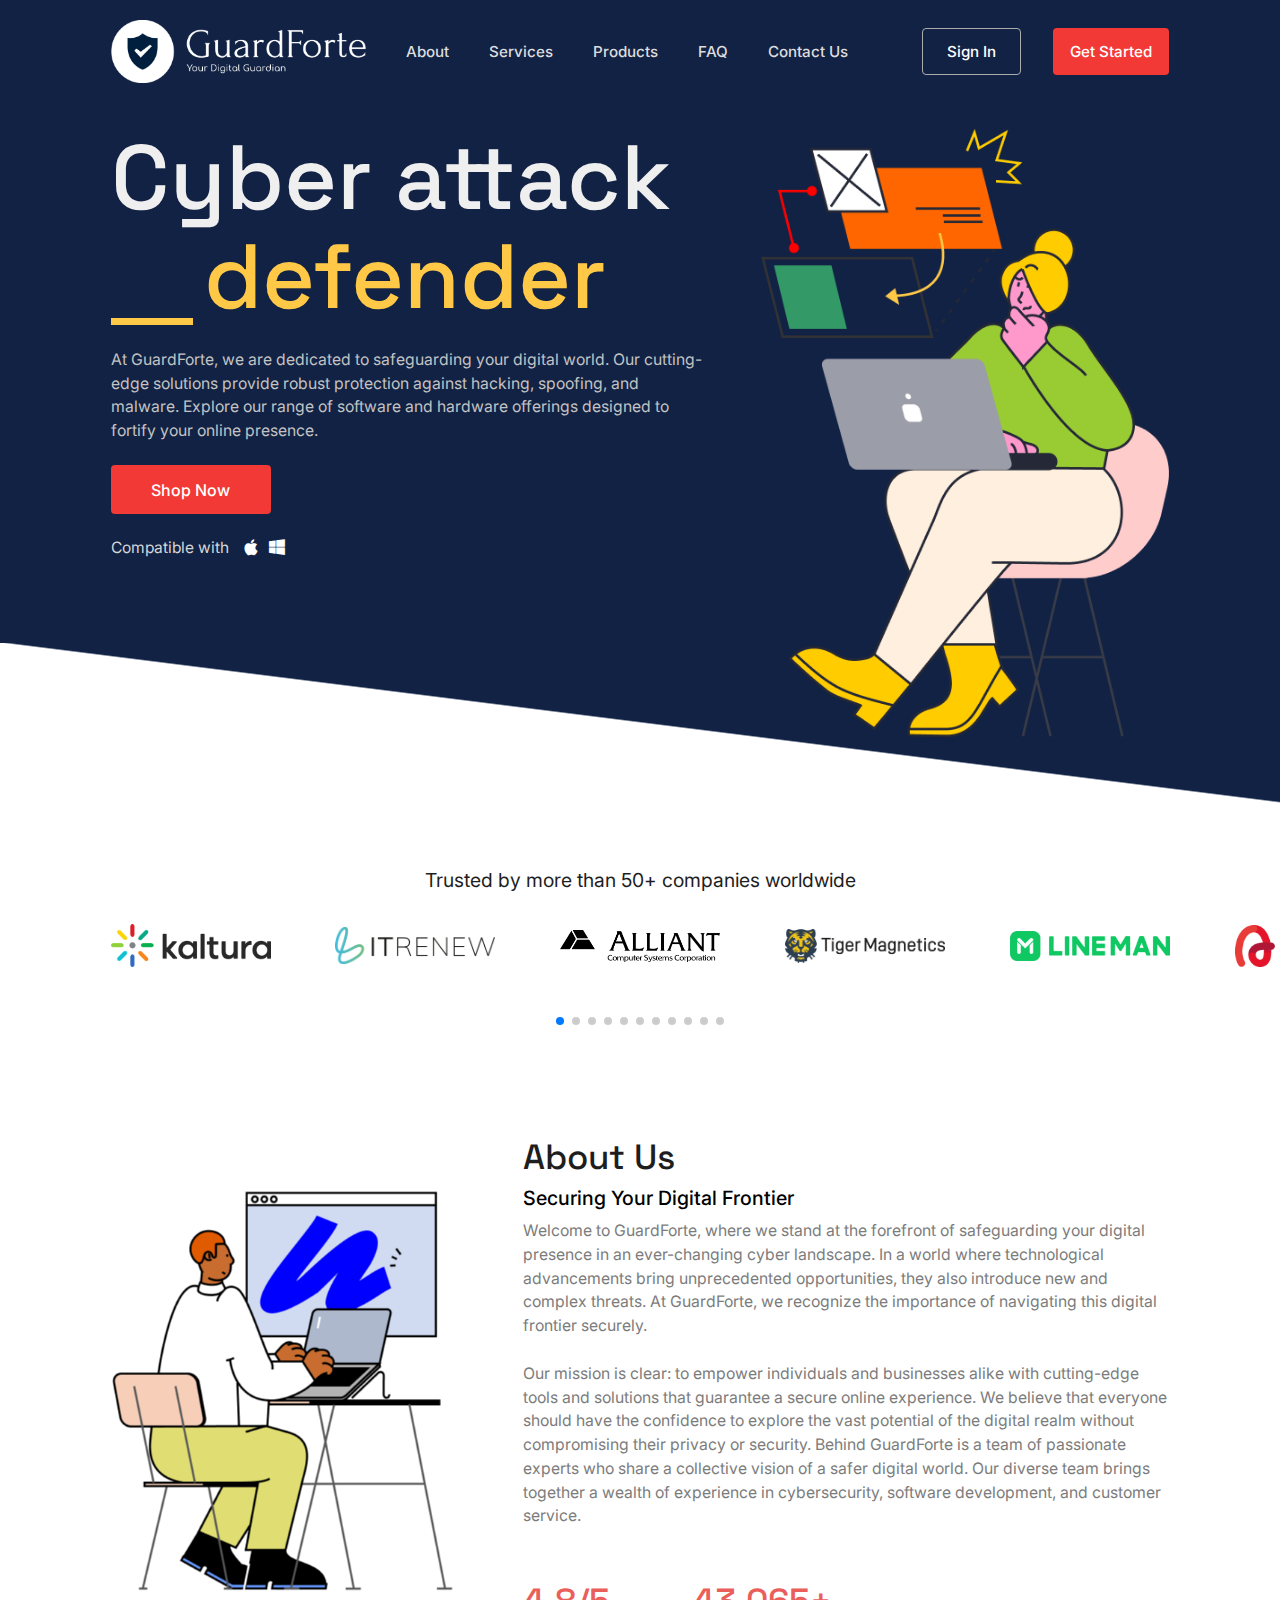
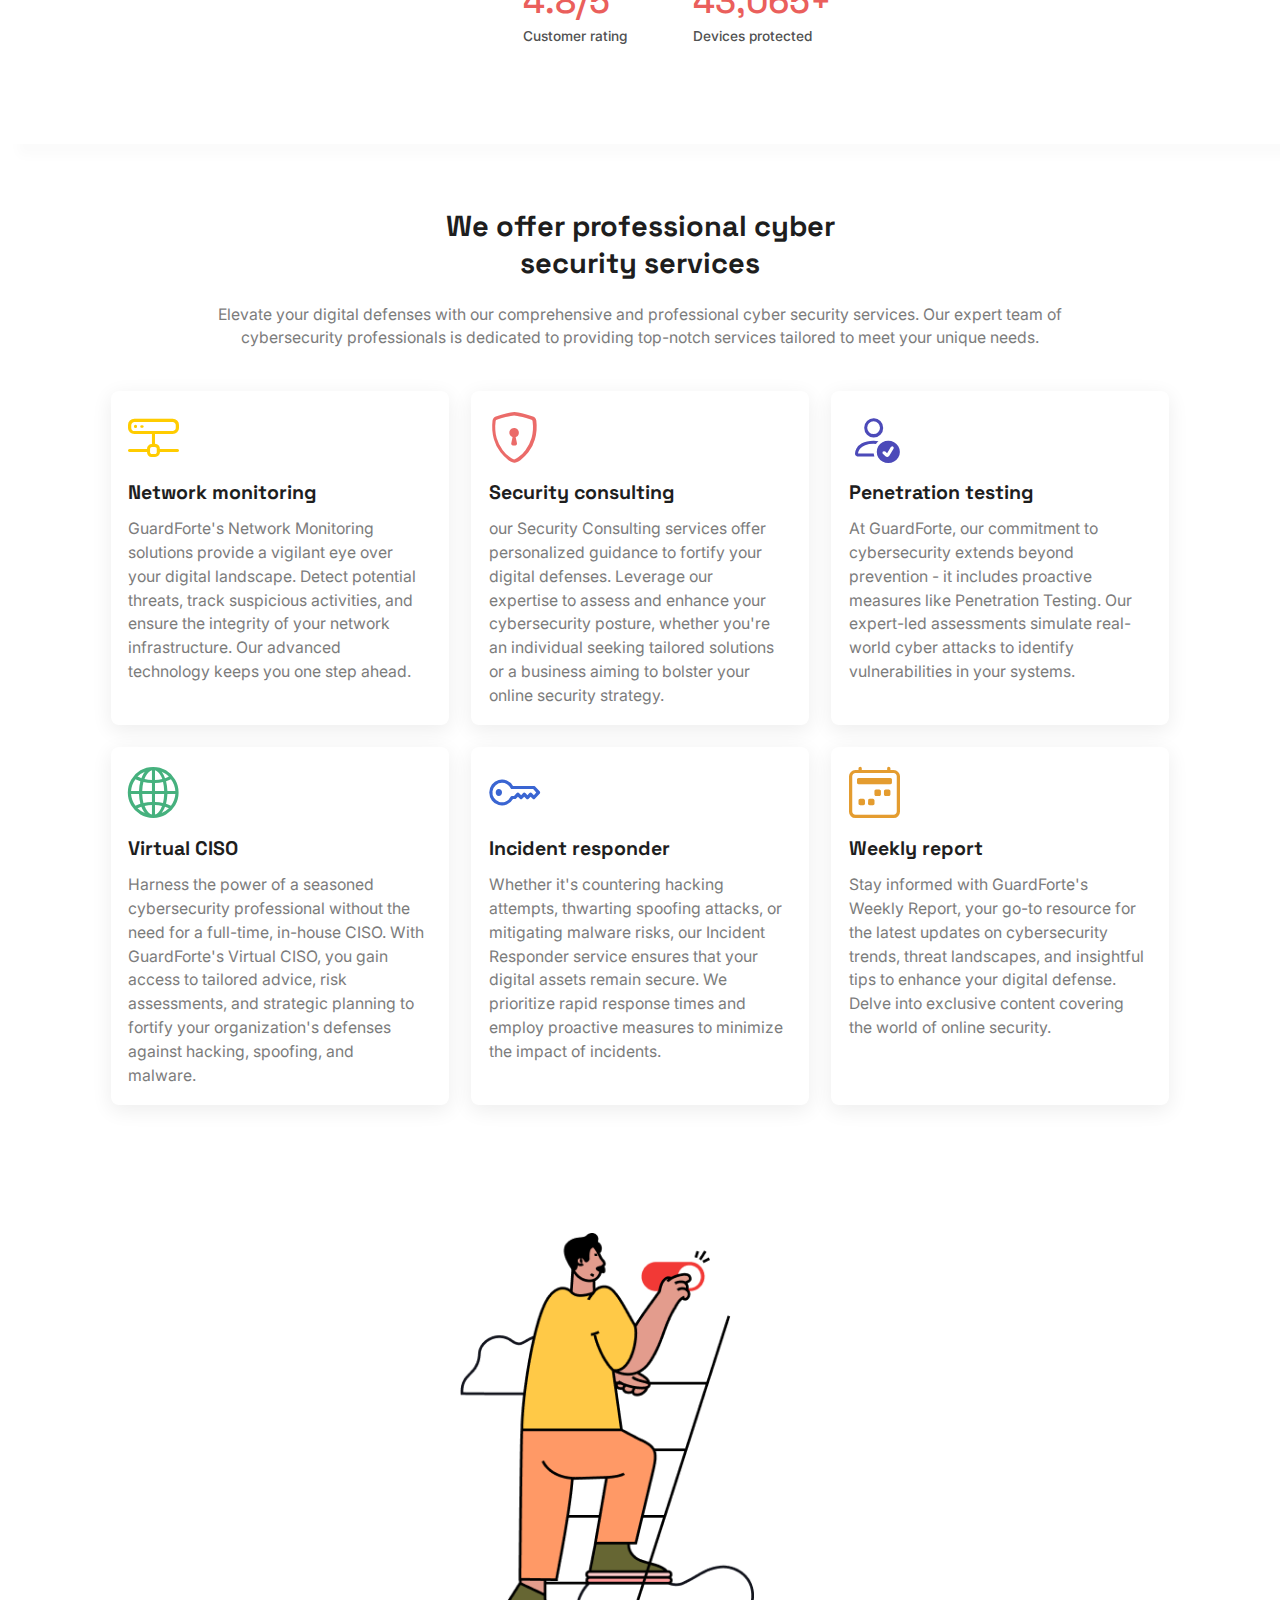
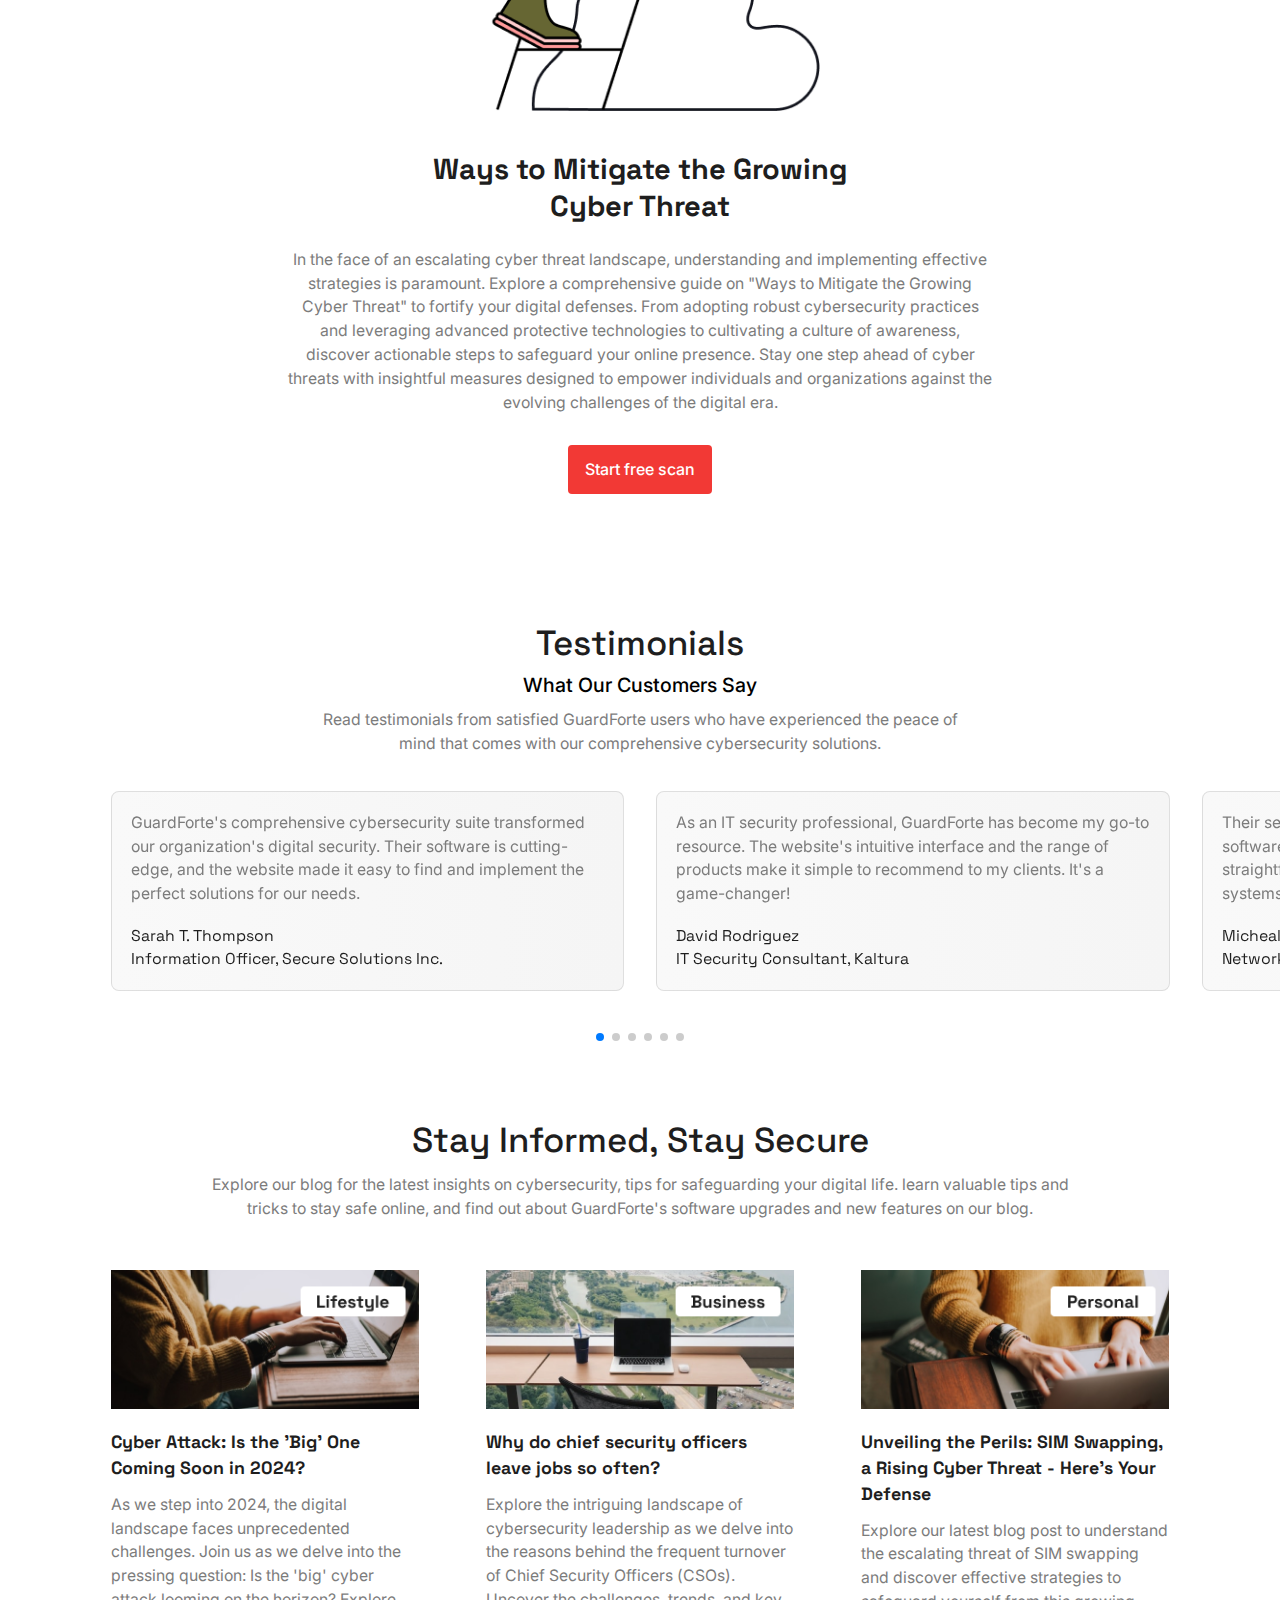
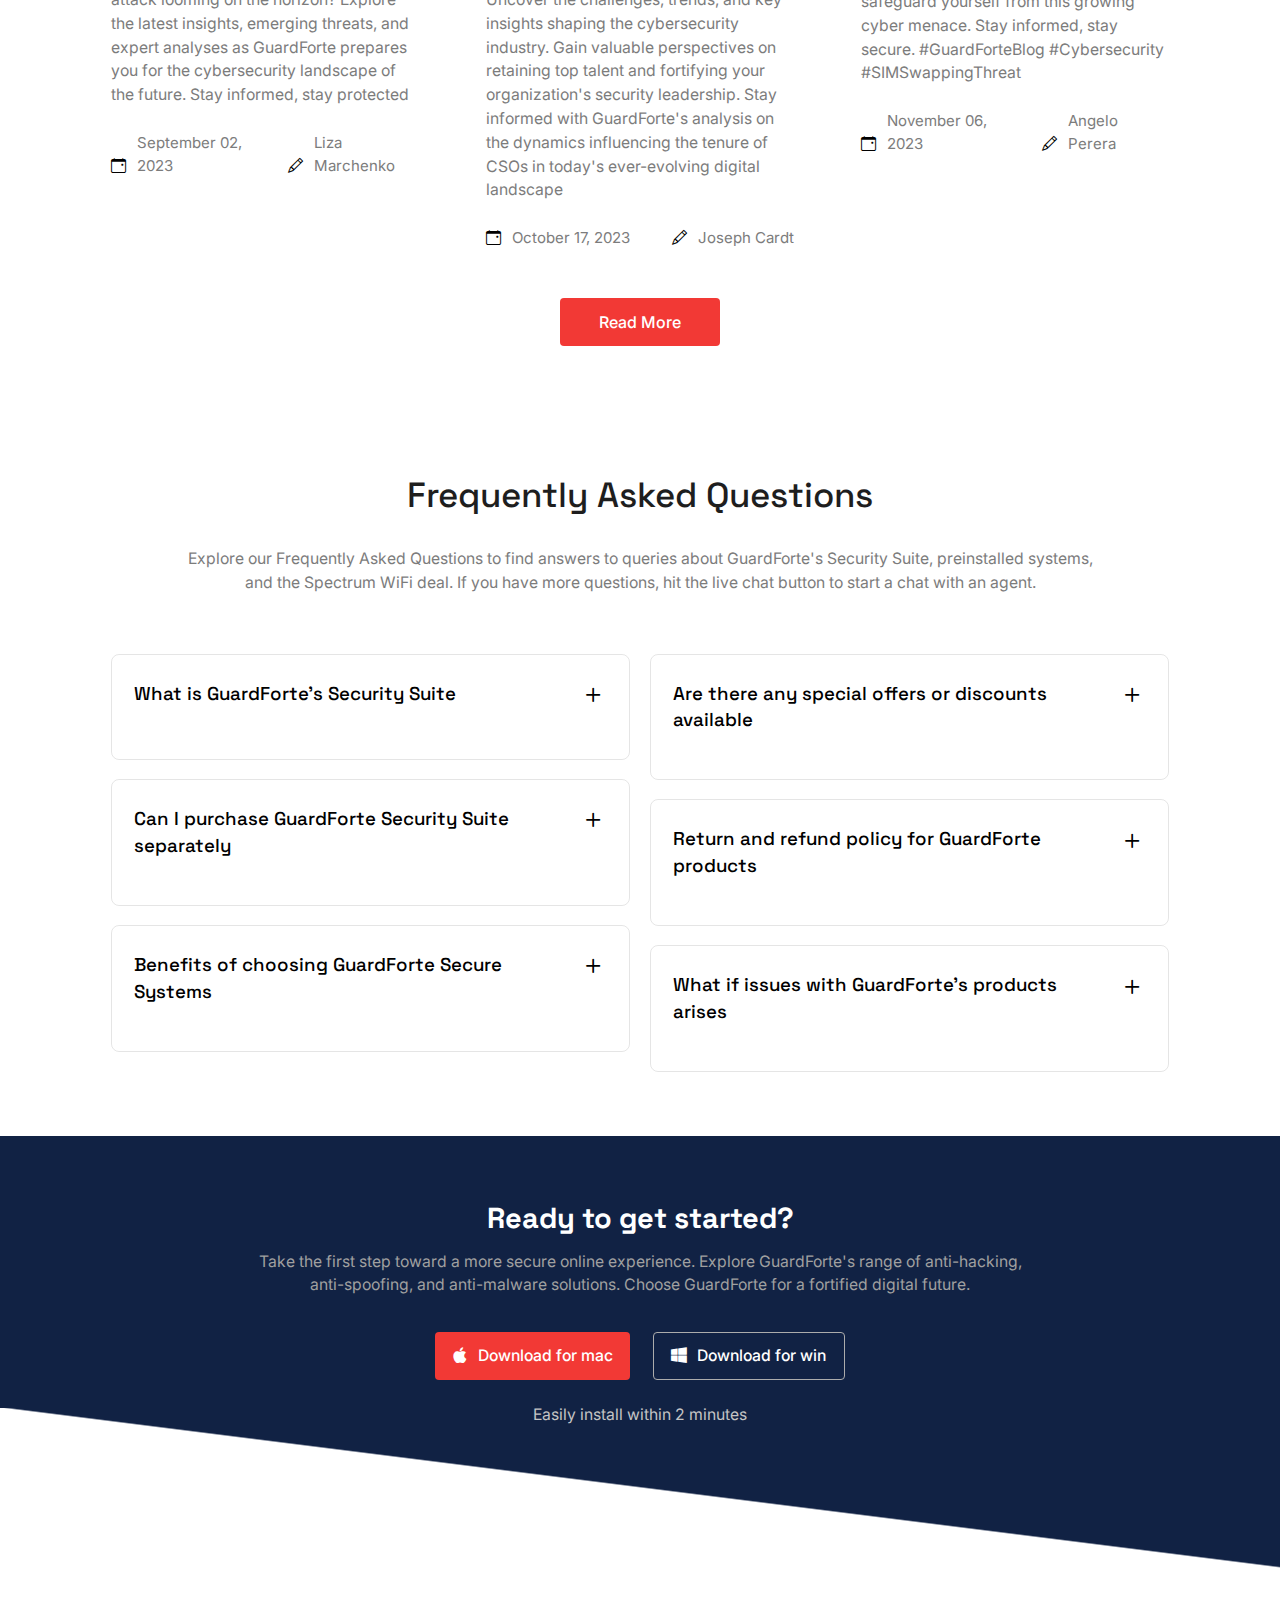
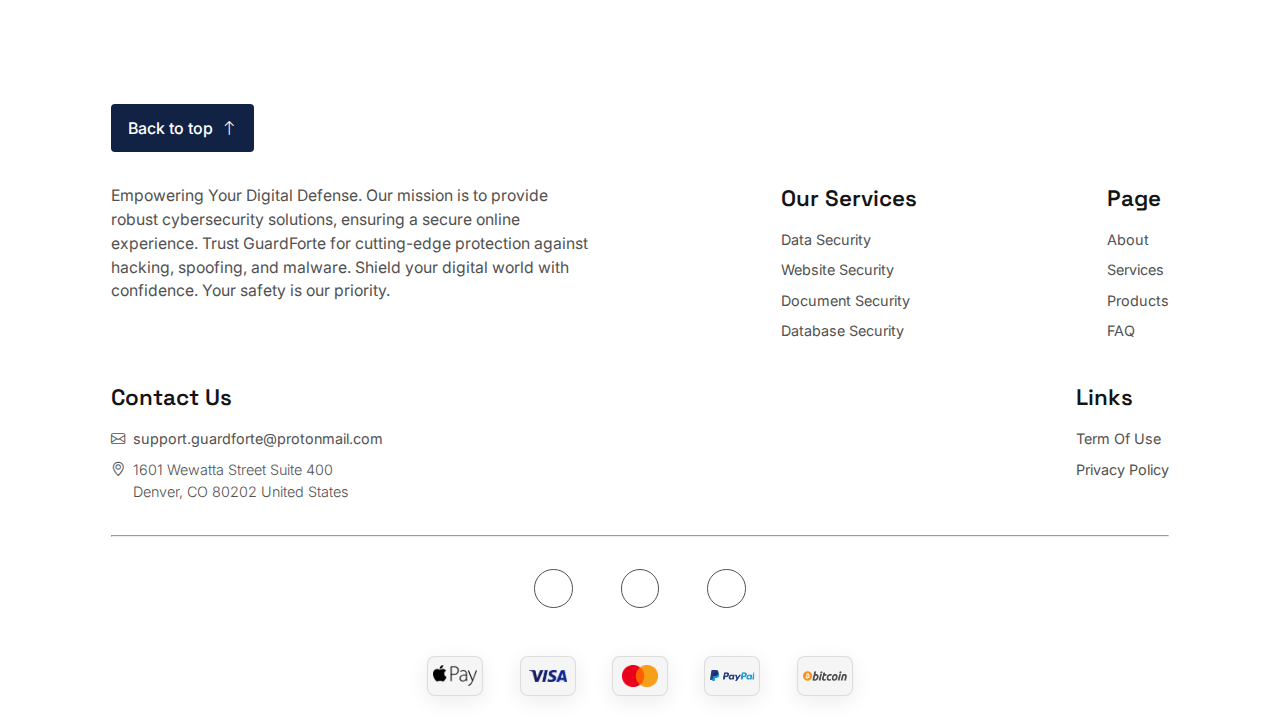
==== index.html @ 1fbd956c "Add files via upload" ====
<!DOCTYPE html>
<html lang="en">
<head>
    <meta charset="UTF-8">
    <meta name="viewport" content="width=device-width, initial-scale=1.0">
    <link rel="stylesheet" href="https://cdn.jsdelivr.net/npm/swiper@11/swiper-bundle.min.css" />
    <!-- ICONS -->
    <link rel="stylesheet" href="https://cdn.jsdelivr.net/npm/bootstrap-icons@1.11.2/font/bootstrap-icons.min.css">

    <link rel="stylesheet" href="https://cdnjs.cloudflare.com/ajax/libs/font-awesome/6.5.1/css/all.min.css"
        integrity="sha512-DTOQO9RWCH3ppGqcWaEA1BIZOC6xxalwEsw9c2QQeAIftl+Vegovlnee1c9QX4TctnWMn13TZye+giMm8e2LwA=="
        crossorigin="anonymous" referrerpolicy="no-referrer" />
    <!-- ======== -->
    <link rel="shortcut icon" href="./public/favicon-32x32.png" type="image/x-icon">
    <link rel="stylesheet" href="index.css">
    <link rel="stylesheet" href="reset.css">
    <title>GuardForte</title>
    <script src="//code.jivosite.com/widget/H6jDqbCXBv" async></script>
</head>
<body>

    <header>
        <a href="index.html" class="header__logo">
            <img src="./public/logo.png" alt="website logo" class="logo">
        </a>
        <div class="nav__wrapper" id="navWrapper">
            <nav class="header__nav-menu">
                <a href="#About-Us" class="header__link" id="headerLink">About</a>
                <a href="#Services" class="header__link" id="headerLink">Services</a>
                <a href="Products.html" class="header__link" id="headerLink">Products</a>
                <a href="#FAQ" class="header__link" id="headerLink">FAQ</a>
                <a href="#Contact-Us" class="header__link" id="headerLink">Contact Us</a>
            </nav>
            <div class="header__btn-wrapper">
                <a href="User-auth.html" class="user__auth">
                    Sign In
                </a>
                <a href="Products.html" class="header__btn">
                    Get Started
                </a>
            </div>
        </div>
        <div class="hamburger" id="hamburger">
            <div class="line1"></div>
            <div class="line2"></div>
            <div class="line3"></div>
        </div>
    </header>

    <main>
        <!-- <div id="cookie-notification" class="cookie__notification-wrapper">
            <p>This website uses cookies to enhance your experience. By using our site, you acknowledge that you have read and
                understand our <a href="">Privacy Policy</a> and <a href="">Terms Of Use</a>.
            </p>
            <button id="accept-button" class="accept-button">I Accept</button>
        </div> -->

        <section class="hero__section">
            <div class="hero__text-wrapper">
                <div class="cyber__wrapper">
                    <p class="cyber__text">Cyber attack</p>
                    <div class="defender">
                        <div class="underscore"></div>
                        <p>defender</p>
                    </div>
                </div>
                <div class="intro__wrapper">
                    <!-- <p class="intro__heading">
                        Unleash the Power of GuardForte
                    </p> -->
                    <p class="intro__content">
                        At GuardForte, we are dedicated to safeguarding your digital world. Our cutting-edge solutions provide
                        robust protection
                        against hacking, spoofing, and malware. Explore our range of software and hardware offerings designed to
                        fortify your
                        online presence.
                    </p>
                </div>
                <a href="Products.html" class="hero__btn">Shop Now</a>
                <div class="compatible__wrapper">
                    <p>Compatible with</p>
                    <div class="icons">
                        <i class="bi bi-apple" title="Apple"></i>
                        <i class="bi bi-windows" title="Windows"></i>
                        <!-- <i class="bi bi-ubuntu" title="Ubuntu"></i> -->
                    </div>
                </div>
            </div>
            <img src="./public/header-image.png" alt="" class="hero__image">
        </section>

        <section class="trusted__comp-section mySwiper">
            <p>Trusted by more than 50+ companies worldwide</p>
            <div class="swiper-wrapper">
                <div class="swiper-slide"><img src="./public/slider-image7.png" alt=""></div>
                <div class="swiper-slide"><img src="./public/slider-image2.png" alt=""></div>
                <div class="swiper-slide"><img src="./public/slider-image3.png" alt=""></div>
                <div class="swiper-slide"><img src="./public/slider-image4.png" alt=""></div>
                <div class="swiper-slide"><img src="./public/slider-image6.png" alt=""></div>
                <div class="swiper-slide"><img src="./public/slider-image8.png" alt=""></div>
                <div class="swiper-slide"><img src="./public/slider-image9.png" alt=""></div>
                <div class="swiper-slide"><img src="./public/slider-image10.png" alt=""></div>
                <div class="swiper-slide"><img src="./public/slider-image11.png" alt=""></div>
                <div class="swiper-slide"><img src="./public/slider-image12.png" alt=""></div>
                <div class="swiper-slide"><img src="./public/slider-image13.png" alt=""></div>
                <div class="swiper-slide"><img src="./public/slider-image14.png" alt=""></div>
                <div class="swiper-slide"><img src="./public/slider-image15.png" alt=""></div>
                <div class="swiper-slide"><img src="./public/slider-image16.png" alt=""></div>
                <div class="swiper-slide"><img src="./public/slider-image18.png" alt=""></div>
            </div>
            <div class="swiper-pagination"></div>
        </section>

        <section class="frame21__section" id="About-Us">
            <img src="./public/frame21-image.png" alt="" class="frame21__image">
            <div class="frame21__section-text-wrapper">
                <div class="frame21__text">
                    <p class="frame21__text-heading">About Us</p>
                    <p class="frame21__text-subheading">
                        Securing Your Digital Frontier
                    </p>
                    <p class="frame21__text-content">
                        Welcome to GuardForte, where we stand at the forefront of safeguarding your digital presence in an ever-changing cyber
                        landscape. In a world where technological advancements bring unprecedented opportunities, they also introduce new and
                        complex threats. At GuardForte, we recognize the importance of navigating this digital frontier securely.
                        <br>
                        <br>
                        Our mission is clear: to empower individuals and businesses alike with cutting-edge tools and solutions that guarantee a
                        secure online experience. We believe that everyone should have the confidence to explore the vast potential of the
                        digital realm without compromising their privacy or security. Behind GuardForte is a team of passionate experts who share a collective vision of a safer digital world. Our diverse
                        team brings together a wealth of experience in cybersecurity, software development, and customer service.
                    </p>
                </div>
                <div class="frame21__rating-scanned">
                    <div class="frame21__rating">
                        <p class="rating__num">4.8/5</p>
                        <!-- <div class="stars">
                            <i class="bi bi-star-fill"></i>
                            <i class="bi bi-star-fill"></i>
                            <i class="bi bi-star-fill"></i>
                            <i class="bi bi-star-fill"></i>
                            <i class="bi bi-star-half"></i>
                        </div> -->
                        <p class="rating__text">Customer rating</p>
                    </div>
                    <div class="scanned__devices">
                        <p class="num">43,065+</p>
                        <p>Devices protected</p>
                    </div>
                </div>
            </div>
        </section>

        <section class="frame33__section" id="Services">
            <div class="frame33__text-wrapper">
                <p class="frame33__heading">We offer professional cyber security services</p>
                <p class="frame33__desc">
                    Elevate your digital defenses with our comprehensive and professional cyber security services. Our expert
                    team of cybersecurity professionals is dedicated to providing top-notch services tailored to meet your unique needs.
                </p>
            </div>
            <div class="frame33__section-cards">
                <div class="card">
                    <i class="bi bi-hdd-network card__icon1"></i>
                    <p class="frame33__card-heading">Network monitoring</p>
                    <p class="frame33__card-content">
                        GuardForte's Network Monitoring solutions provide a vigilant eye over your digital landscape. Detect potential threats,
                        track suspicious activities, and ensure the integrity of your network infrastructure. Our advanced technology keeps you
                        one step ahead.
                    </p>
                </div>

                <div class="card">
                    <i class="bi bi-shield-lock card__icon2"></i>
                    <p class="frame33__card-heading">Security consulting</p>
                    <p class="frame33__card-content">
                        our Security Consulting services offer personalized guidance to fortify your digital defenses. Leverage our expertise to
                        assess and enhance your cybersecurity posture, whether you're an individual seeking tailored solutions or a business
                        aiming to bolster your online security strategy.
                    </p>
                </div>

                <div class="card">
                    <i class="bi bi-person-check card__icon3"></i>
                    <p class="frame33__card-heading">Penetration testing</p>
                    <p class="frame33__card-content">
                        At GuardForte, our commitment to cybersecurity extends beyond prevention - it includes proactive measures like
                        Penetration Testing. Our expert-led assessments simulate real-world cyber attacks to identify vulnerabilities in your systems.
                    </p>
                </div>

                <div class="card">
                    <i class="bi bi-globe2 card__icon4"></i>
                    <p class="frame33__card-heading">Virtual CISO</p>
                    <p class="frame33__card-content">
                        Harness the power of a seasoned cybersecurity professional without the need for a full-time, in-house CISO. With
                        GuardForte's Virtual CISO, you gain access to tailored advice, risk assessments, and strategic planning to fortify your
                        organization's defenses against hacking, spoofing, and malware.
                    </p>
                </div>

                <div class="card">
                    <i class="bi bi-key card__icon5"></i>
                    <p class="frame33__card-heading">Incident responder</p>
                    <p class="frame33__card-content">
                        Whether it's countering hacking attempts, thwarting spoofing attacks, or mitigating malware risks, our Incident
                        Responder service ensures that your digital assets remain secure. We prioritize rapid response times and employ
                        proactive measures to minimize the impact of incidents.
                    </p>
                </div>

                <div class="card">
                    <i class="bi bi-calendar2-week card__icon6"></i>
                    <p class="frame33__card-heading">Weekly report</p>
                    <p class="frame33__card-content">
                        Stay informed with GuardForte's Weekly Report, your go-to resource for the latest updates on cybersecurity trends,
                        threat landscapes, and insightful tips to enhance your digital defense. Delve into exclusive content covering the world
                        of online security.
                    </p>
                </div>
            </div>
        </section>

        <section class="frame34__section">
            <div class="frame34__text-wrapper">
                <p class="frame34__title">Ways to Mitigate the Growing Cyber Threat</p>
                <p class="frame34__content">
                    In the face of an escalating cyber threat landscape, understanding and implementing effective strategies is paramount.
                    Explore a comprehensive guide on "Ways to Mitigate the Growing Cyber Threat" to fortify your digital defenses. From
                    adopting robust cybersecurity practices and leveraging advanced protective technologies to cultivating a culture of
                    awareness, discover actionable steps to safeguard your online presence. Stay one step ahead of cyber threats with
                    insightful measures designed to empower individuals and organizations against the evolving challenges of the digital era.
                </p>
                <div>
                    <button href="" class="frame34__btn" id="startScanBtn" onclick="startScan()">Start free scan</button>
                    <span class="scan__device-loader" id="scanDeviceLoader"></span>
                </div>
            </div>
            <img src="./public/frame34-image.png" alt="" class="frame34__image">
        </section>

        <div class="scanDeviceMessageOverlay" id="scanDeviceMessageOverlay"></div>
        <div class="scan__device-modal" id="scanModal">
            <div class="scan__device-modal-content">
                <span class="scan-device-close" onclick="closeModal()">&times;</span>
                <!-- <img src="./public/danger-scan-image.png" alt="" class="scan__device-image"> -->

                <svg xmlns="http://www.w3.org/2000/svg" viewBox="0 0 120 100" width="100" height="100">
                    <!-- Red "X" mark -->
                    <line x1="30" y1="30" x2="70" y2="70" stroke="#FF0000" stroke-width="6" />
                    <line x1="70" y1="30" x2="30" y2="70" stroke="#FF0000" stroke-width="6" />
                
                    <!-- Animation: Pulsating effect -->
                    <circle cx="50" cy="50" r="40" fill="none" stroke="#FF0000" stroke-width="6">
                        <animate attributeName="r" values="40;44;40" dur="1s" repeatCount="indefinite" />
                    </circle>
                </svg>

                <!-- <p class="registrationMessageModalContentTitle">Full Device Scan Complete!</p> -->
                <ul class="scan__device-subtitle">Vulnerabilities found:
                    <!-- <li>
                        Device Exposure Detected - Your device is currently exposed, making it susceptible to potential hacking attempts
                    </li> -->
                    
                    <li>
                        Spoofing Threat Detected - Spoofing poses a significant risk to your online identity and data integrity.
                    </li>
                    <br>

                    <li>
                        Dangerous Website Visit Alert - You recently visited a website containing malicious content that poses a serious threat to your device. Continuing to
                        use your device without proper protection may result in severe consequences
                    </li>
                </ul>
                <p>
                    It is crucial to address this risk promptly to prevent any malicious activities. Consider securing your device with GuardForte's security suite immediately. Head to our <a href="Products.html">Products page</a> now.
                </p>
            </div>
        </div>

        <section class="testimonials__section">
            <p class="testimonials__heading">Testimonials</p>
            <p class="testimonials__subheading">What Our Customers Say</p>
            <p class="testimonials__desc">
                Read testimonials from satisfied GuardForte users who have experienced the peace of mind that comes with our
                comprehensive cybersecurity solutions.
            </p>
            <div class="testimonials__slider-container testimonialSwiper">
                <div class="swiper-wrapper testimonial__main-wrapper">
                    <div class="testimonials__slider swiper-slide">
                        <div class="testimonials__text-wrapper">
                            <!-- <i class="fa-solid fa-quote-left top__quote"></i> -->
                            <p class="testimonial__text">
                                GuardForte's comprehensive cybersecurity suite transformed our organization's digital security. Their
                                software is
                                cutting-edge, and the website made it easy to find and implement the perfect solutions for our needs.
                            </p>
                            <!-- <i class="fa-solid fa-quote-right bottom__quote"></i> -->
                        </div>
                        <!-- <div class="stars">
                            <i class="bi bi-star-fill"></i>
                            <i class="bi bi-star-fill"></i>
                            <i class="bi bi-star-fill"></i>
                            <i class="bi bi-star-fill"></i>
                            <i class="bi bi-star-half"></i>
                        </div> -->
                        <p class="testimonial__author">Sarah T. Thompson</p>
                        <p class="testimonial__author-work">Information Officer, Secure Solutions Inc.</p>
                    </div>
                    
                    <div class="testimonials__slider swiper-slide">
                        <div class="testimonials__text-wrapper">
                            <!-- <i class="fa-solid fa-quote-left top__quote"></i> -->
                            <p class="testimonial__text">
                                As an IT security professional, GuardForte has become my go-to resource. The website's intuitive interface
                                and the range
                                of products make it simple to recommend to my clients. It's a game-changer!
                            </p>
                            <!-- <i class="fa-solid fa-quote-right bottom__quote"></i> -->
                        </div>
                        <!-- <div class="stars">
                            <i class="bi bi-star-fill"></i>
                            <i class="bi bi-star-fill"></i>
                            <i class="bi bi-star-fill"></i>
                            <i class="bi bi-star-fill"></i>
                            <i class="bi bi-star-fill"></i>
                        </div> -->
                        <p class="testimonial__author">David Rodriguez</p>
                        <p class="testimonial__author-work">IT Security Consultant, Kaltura</p>
                    </div>
                    
                    <div class="testimonials__slider swiper-slide">
                        <div class="testimonials__text-wrapper">
                            <!-- <i class="fa-solid fa-quote-left top__quote"></i> -->
                            <p class="testimonial__text">
                                Their secure computers are a game-changer. The preinstalled software provides an added layer of protection.
                                The
                                website's straightforward purchasing process made upgrading our systems a breeze.
                            </p>
                            <!-- <i class="fa-solid fa-quote-right bottom__quote"></i> -->
                        </div>
                        <!-- <div class="stars">
                            <i class="bi bi-star-fill"></i>
                            <i class="bi bi-star-fill"></i>
                            <i class="bi bi-star-fill"></i>
                            <i class="bi bi-star-fill"></i>
                            <i class="bi bi-star-fill"></i>
                        </div> -->
                        <p class="testimonial__author">Micheal Ridel</p>
                        <p class="testimonial__author-work">Network Administrator, DataShield Solutions</p>
                    </div>
                    
                    <div class="testimonials__slider swiper-slide">
                        <div class="testimonials__text-wrapper">
                            <!-- <i class="fa-solid fa-quote-left top__quote"></i> -->
                            <p class="testimonial__text">
                                GuardForte's commitment to online privacy is evident in their software. The website showcases their
                                dedication to user
                                education and protection. A fantastic resource for anyone serious about cybersecurity.
                            </p>
                            <!-- <i class="fa-solid fa-quote-right bottom__quote"></i> -->
                        </div>
                        <!-- <div class="stars">
                            <i class="bi bi-star-fill"></i>
                            <i class="bi bi-star-fill"></i>
                            <i class="bi bi-star-fill"></i>
                            <i class="bi bi-star-fill"></i>
                            <i class="bi bi-star"></i>
                        </div> -->
                        <p class="testimonial__author">Lisa Martinez</p>
                        <p class="testimonial__author-work">Privacy Consultant, Privacy Guardians LLC</p>
                    </div>
                    
                    <div class="testimonials__slider swiper-slide">
                        <div class="testimonials__text-wrapper">
                            <!-- <i class="fa-solid fa-quote-left top__quote"></i> -->
                            <p class="testimonial__text">
                                GuardForte's security consulting services were instrumental in enhancing our company's cybersecurity
                                posture. The
                                website's wealth of information and seamless navigation make it a valuable asset in our security strategy.
                            </p>
                            <!-- <i class="fa-solid fa-quote-right bottom__quote"></i> -->
                        </div>
                        <!-- <div class="stars">
                            <i class="bi bi-star-fill"></i>
                            <i class="bi bi-star-fill"></i>
                            <i class="bi bi-star-fill"></i>
                            <i class="bi bi-star-fill"></i>
                            <i class="bi bi-star-fill"></i>
                        </div> -->
                        <p class="testimonial__author">James Carter</p>
                        <p class="testimonial__author-work">Chief Technology Officer, Sellsy</p>
                    </div>
                    
                    <div class="testimonials__slider swiper-slide">
                        <div class="testimonials__text-wrapper">
                            <!-- <i class="fa-solid fa-quote-left top__quote"></i> -->
                            <p class="testimonial__text">
                                Their secure laptops were the perfect solution for our small business. The website made it easy to explore
                                options and find a tailored solution that fits our budget. Trustworthy and highly recommended!
                            </p>
                            <!-- <i class="fa-solid fa-quote-right bottom__quote"></i> -->
                        </div>
                        <!-- <div class="stars">
                            <i class="bi bi-star-fill"></i>
                            <i class="bi bi-star-fill"></i>
                            <i class="bi bi-star-fill"></i>
                            <i class="bi bi-star-fill"></i>
                            <i class="bi bi-star-fill"></i>
                        </div> -->
                        <p class="testimonial__author">Olivia Reynolds</p>
                        <p class="testimonial__author-work">Small Business Owner, Fortified Futures</p>
                    </div>

                    <div class="testimonials__slider swiper-slide">
                        <div class="testimonials__text-wrapper">
                            <!-- <i class="fa-solid fa-quote-left top__quote"></i> -->
                            <p class="testimonial__text">
                                GuardForte's anti-malware suite is unparalleled. The website's user-friendly design ensures quick access to
                                the latest
                                cybersecurity tools. Kudos to GuardForte for making our digital world safer!
                            </p>
                            <!-- <i class="fa-solid fa-quote-right bottom__quote"></i> -->
                        </div>
                        <!-- <div class="stars">
                                                <i class="bi bi-star-fill"></i>
                                                <i class="bi bi-star-fill"></i>
                                                <i class="bi bi-star-fill"></i>
                                                <i class="bi bi-star-fill"></i>
                                                <i class="bi bi-star"></i>
                                            </div> -->
                        <p class="testimonial__author">Emily Chen</p>
                        <p class="testimonial__author-work">Security Analyst, CyberSafe Enterprises</p>
                    </div>
                </div>
                <div class="swiper-pagination"></div>
            </div>
        </section>

        <section class="blog__section">
            <div class="blog__section-heading">
                <p class="blog__section-title">Stay Informed, Stay Secure</p>
                <p class="blog__section-desc">
                    Explore our blog for the latest insights on cybersecurity, tips for safeguarding your digital life. learn valuable tips and tricks to stay safe online, and find out about GuardForte's software upgrades and new features on our blog.
                </p>
            </div>
            <div class="blog__section-content-wrapper">
                <div class="blog__content">
                    <img src="./public/blog-lifestyle-image.png" alt="" class="blog__content-image">
                    <div class="blog__content-info">
                        <p class="blog__content-info-title">
                            Cyber Attack: Is the 'Big' One Coming Soon in 2024?
                        </p>
                        <p class="blog__content-info-desc">
                            As we step into 2024, the digital landscape faces unprecedented challenges. Join us as we delve into the
                            pressing
                            question: Is the 'big' cyber attack looming on the horizon? Explore the latest insights, emerging
                            threats, and expert
                            analyses as GuardForte prepares you for the cybersecurity landscape of the future. Stay informed, stay
                            protected
                        </p>
                        <div class="blog__update">
                            <div class="blog__date-wrapper">
                                <i class="bi bi-calendar-event"></i>
                                <p class="blog__date">September 02, 2023</p>
                            </div>
                            <!-- <div class="blog__divider"></div> -->
                            <div class="blog__author-wrapper">
                                <i class="bi bi-pencil"></i>
                                <div class="blog__author">Liza Marchenko</div>
                            </div>
                        </div>
                    </div>
                </div>
                
                <div class="blog__content">
                    <img src="./public/blog-buisness-image.png" alt="" class="blog__content-image">
                    <div class="blog__content-info">
                        <p class="blog__content-info-title">
                            Why do chief security officers leave jobs so often?
                        </p>
                        <p class="blog__content-info-desc">
                            Explore the intriguing landscape of cybersecurity leadership as we delve into the reasons behind the frequent turnover
                            of Chief Security Officers (CSOs). Uncover the challenges, trends, and key insights shaping the cybersecurity industry.
                            Gain valuable perspectives on retaining top talent and fortifying your organization's security leadership. Stay informed
                            with GuardForte's analysis on the dynamics influencing the tenure of CSOs in today's ever-evolving digital landscape
                        </p>
                        <div class="blog__update">
                            <div class="blog__date-wrapper">
                                <i class="bi bi-calendar-event"></i>
                                <p class="blog__date">October 17, 2023</p>
                            </div>
                            <!-- <div class="blog__divider"></div> -->
                            <div class="blog__author-wrapper">
                                <i class="bi bi-pencil"></i>
                                <div class="blog__author">Joseph Cardt</div>
                            </div>
                        </div>
                    </div>
                </div>
                
                <div class="blog__content">
                    <img src="./public/blog-personal-image.png" alt="" class="blog__content-image">
                    <div class="blog__content-info">
                        <p class="blog__content-info-title">
                            Unveiling the Perils: SIM Swapping, a Rising Cyber Threat - Here's Your Defense
                        </p>
                        <p class="blog__content-info-desc">
                            Explore our latest blog post to understand the escalating threat of SIM swapping and discover effective strategies to
                            safeguard yourself from this growing cyber menace. Stay informed, stay secure. #GuardForteBlog #Cybersecurity
                            #SIMSwappingThreat
                        </p>
                        <div class="blog__update">
                            <div class="blog__date-wrapper">
                                <i class="bi bi-calendar-event"></i>
                                <p class="blog__date">November 06, 2023</p>
                            </div>
                            <!-- <div class="blog__divider"></div> -->
                            <div class="blog__author-wrapper">
                                <i class="bi bi-pencil"></i>
                                <div class="blog__author">Angelo Perera</div>
                            </div>
                        </div>
                    </div>
                </div>
            </div>
            <a href="https://thehackernews.com/" target="_blank" class="read">Read More</a>
        </section>

        <section class="faq__section" id="FAQ">
            <div class="faq__heading">
                <p class="faq__title">Frequently Asked Questions</p>
                <p class="faq__mini-title">
                    Explore our Frequently Asked Questions to find answers to queries about GuardForte's Security Suite, preinstalled
                    systems, and the Spectrum WiFi deal. If you have more questions, hit the live chat button to start a chat with an agent.
                </p>
            </div>
            <div class="faq__boxes-container">
                <div class="faq__boxes-container-accordion1">
                    <div class="faq__box-accordion-item">
                        <div class="faq__box-accordion-item-header">
                            <p class="faq__box-accordion-title">
                                What is GuardForte's Security Suite
                            </p>
                            <i class="bi bi-plus faq__header-icon"></i>
                        </div>
                        <div class="faq__box-accordion-item-body">
                            <div class="faq__box-accordion-item-body-content">
                                <p class="faq__box-accordion-text">
                                    GuardForte's Security Suite is an advanced cybersecurity software designed to protect your digital
                                    environment. It
                                    offers comprehensive defense against hacking, spoofing, and malware, ensuring the security of your
                                    sensitive data and
                                    online activities.
                                </p>
                            </div>
                        </div>
                    </div>
                
                    <div class="faq__box-accordion-item">
                        <div class="faq__box-accordion-item-header">
                            <p class="faq__box-accordion-title">
                                Can I purchase GuardForte Security Suite separately
                            </p>
                            <i class="bi bi-plus faq__header-icon"></i>
                        </div>
                        <div class="faq__box-accordion-item-body">
                            <div class="faq__box-accordion-item-body-content">
                                <p class="faq__box-accordion-text">
                                    Yes, you can! GuardForte Security Suite is available as a standalone product. It provides a powerful
                                    layer
                                    of protection for your devices, keeping you safe from various cyber threats. Visit the <a
                                        href="Products.html">products page</a> to know more
                                </p>
                            </div>
                        </div>
                    </div>
                
                    <div class="faq__box-accordion-item">
                        <div class="faq__box-accordion-item-header">
                            <p class="faq__box-accordion-title">
                                Benefits of choosing GuardForte Secure Systems
                            </p>
                            <i class="bi bi-plus faq__header-icon"></i>
                        </div>
                        <div class="faq__box-accordion-item-body">
                            <div class="faq__box-accordion-item-body-content">
                                <p class="faq__box-accordion-text">
                                    GuardForte Secure Systems/Computers come preinstalled with our Security Suite, offering immediate
                                    protection against cyber
                                    threats. Additionally, each system includes an Ethernet cable for stable connections and a 1-year
                                    Spectrum WiFi deal,
                                    providing a complete and secure computing solution.
                                </p>
                            </div>
                        </div>
                    </div>
                </div>
                <div class="faq__boxes-container-accordion2">
                    <div class="faq__box-accordion-item">
                        <div class="faq__box-accordion-item-header">
                            <p class="faq__box-accordion-title">
                                Are there any special offers or discounts available
                            </p>
                            <i class="bi bi-plus faq__header-icon"></i>
                        </div>
                        <div class="faq__box-accordion-item-body">
                            <div class="faq__box-accordion-item-body-content">
                                <p class="faq__box-accordion-text">
                                    Yes, GuardForte offers bundle deals, combining the GuardForte Security Suite with our Secure Systems
                                    for added value.
                                    Additionally, keep an eye on our website for seasonal discounts and limited-time offers to maximize
                                    your savings.
                                </p>
                            </div>
                        </div>
                    </div>

                    <div class="faq__box-accordion-item">
                        <div class="faq__box-accordion-item-header">
                            <p class="faq__box-accordion-title">
                                Return and refund policy for GuardForte products
                            </p>
                            <i class="bi bi-plus faq__header-icon"></i>
                        </div>
                        <div class="faq__box-accordion-item-body">
                            <div class="faq__box-accordion-item-body-content">
                                <p class="faq__box-accordion-text">
                                    GuardForte offers a transparent return and refund policy. If you are not satisfied with your
                                    purchase, you can refer to
                                    our Terms and Conditions for details on the warranty, returns, and refunds. We strive to ensure
                                    customer satisfaction.
                                </p>
                            </div>
                        </div>
                    </div>
                    
                    <div class="faq__box-accordion-item">
                        <div class="faq__box-accordion-item-header">
                            <p class="faq__box-accordion-title">
                                What if issues with GuardForte's products arises
                            </p>
                            <i class="bi bi-plus faq__header-icon"></i>
                        </div>
                        <div class="faq__box-accordion-item-body">
                            <div class="faq__box-accordion-item-body-content">
                                <p class="faq__box-accordion-text">
                                    If you experience any issues, our dedicated customer support team is ready to help. Reach out to us
                                    via email, phone, or live chat for quick and effective solutions.
                                </p>
                            </div>
                        </div>
                    </div>
                </div>
            </div>
        </section>

        <section class="get__started-section">
            <div class="get__started-heading">
                <p class="get__started-title">Ready to get started?</p>
                <!-- <p class="get__started-mini-title">Fortify Your Digital World Today</p> -->
                <p class="get__started-desc">
                    Take the first step toward a more secure online experience. Explore GuardForte's range of anti-hacking, anti-spoofing,
                    and anti-malware solutions. Choose GuardForte for a fortified digital future.
                </p>
            </div>   
            <div class="download__btn-wrapper">
                <a href="Products.html" class="for__mac-wrapper">
                    <i class="bi bi-apple"></i>
                    Download for mac
                </a>
                
                <a href="Products.html" class="for__win-wrapper">
                    <i class="bi bi-windows"></i>
                    Download for win
                </a>
            </div>
            <p class="install__text">Easily install within 2 minutes</p>
        </section>
    </main>

    <footer>
        <button type="button" class="backToTop">
            Back to top
            <i class="bi bi-arrow-up"></i>
        </button>
        <div class="footer__items-container">
            <div class="footer__item1">
                <!-- <img src="./public/logo.png" alt="" class="footer__logo"> -->
                <div class="footer__item-text">
                    Empowering Your Digital Defense. Our mission is to provide robust cybersecurity solutions, ensuring a secure online
                    experience. Trust GuardForte for cutting-edge protection against hacking, spoofing, and malware. Shield your digital
                    world with confidence. Your safety is our priority.
                </div>
            </div>
            <div class="footer__item item2">
                <p class="footer__item-title">Our Services</p>
                <a href="#Services" class="footer__item-link">Data Security</a>
                <a href="#Services" class="footer__item-link">Website Security</a>
                <a href="#Services" class="footer__item-link">Document Security</a>
                <a href="#Services" class="footer__item-link">Database Security</a>
            </div>
            <div class="footer__item">
                <p class="footer__item-title">Page</p>
                <a href="#About-Us" class="footer__item-link">About</a>
                <a href="#Services" class="footer__item-link">Services</a>
                <a href="Products.html" class="footer__item-link">Products</a>
                <a href="#FAQ" class="footer__item-link">FAQ</a>
            </div>
            <div class="footer__item" id="Contact-Us">
                <p class="footer__item-title">Contact Us</p>
                <!-- <a href="" class="footer__item-link footer__item-phone">
                    <i class="bi bi-telephone"></i>
                    +1 (308) 434-0871
                </a> -->
                <a href="mailto:support.guardforte@protonmail.com" class="footer__item-link footer__item-email">
                    <i class="bi bi-envelope"></i>
                    support.guardforte@protonmail.com
                </a>
                <div class="footer__item-address">
                    <i class="bi bi-geo-alt"></i>
                    <p>1601 Wewatta Street Suite 400 Denver, CO 80202 United States</p>
                </div>
            </div>
            <div class="footer__item">
                <p class="footer__item-title">Links</p>
                <a href="" class="footer__item-link">Term Of Use</a>
                <a href="" class="footer__item-link">Privacy Policy</a>
            </div>
        </div>
        <hr>
        <div class="social__links">
            <a href="https://facebook.com/GuardForte" class="facebook">
                <i class="fa-brands fa-facebook-f facebook__icon"></i>
            </a>
            <a href="https://twitter.com/GuardForte" class="twitter">
                <i class="fa-brands fa-twitter twitter__icon"></i>
            </a>
            <a href="https://instagram.com/GuardForte" class="instagram">
                <i class="fa-brands fa-instagram instagram__icon"></i>
            </a>
        </div>
        <div class="secure__checkout">
            <!-- <div class="checkout__text-wrapper">
                <i class="bi bi-lock-fill"></i>
                <p class="checkout__text">Secure checkout</p>
            </div> -->
            <div class="logos__container">
                <!-- <img src="./public/secure-payment-logo.png" alt="" class="secure__payment-logo"> -->
                <!-- <img src="./public/google-pay-logo.png" alt="" class="google-pay__logo"> -->
                <img src="./public/apple-pay-logo.png" alt="" class="apple-pay__logo">
                <img src="./public/visa-logo.png" alt="" class="visa__logo" title="Visa">
                <img src="./public/mastercard-logo.png" alt="" class="mastercard__logo" title="Mastercard">
                <img src="./public/paypal-logo.png" alt="" class="paypal__logo" title="PayPal">
                <img src="./public/bitcoin-logo.png" alt="" class="bitcoin__logo" title="Bitcoin">
            </div>
        </div>
    </footer>




    <script src="https://cdn.jsdelivr.net/npm/swiper@11/swiper-bundle.min.js"></script>
    <script src="main.js"></script>
</body>
</html>
---- index.css ----
@import url('https://fonts.googleapis.com/css2?family=Inter:wght@400;500&family=Space+Grotesk:wght@400;500;600&display=swap');

:root {
    /* FONTS */

    --ff-heading:'Space Grotesk', sans-serif; 
    --ff-body: 'Inter', sans-serif;

    /* COLORS */

    --header-nav-color: #acacac;
    --header-bg: #124;
    --btn-color: #F23935;

    /* SPACING */

    --general-padding-all: clamp(1rem, 0.8944rem + 0.4507vw, 1.3rem)
                            clamp(0.8rem, -1.7352rem + 10.8169vw, 8rem);
    --general-padding-l-r: clamp(0.8rem, -1.7352rem + 10.8169vw, 8rem);


    --hero-heading-fs: clamp(2.5rem, 1.1796rem + 5.6338vw, 6.5rem);
}

body {
    min-height: 100vh;
    font-family: var(--ff-body);
}

header {
    background-color: var(--header-bg);
    display: flex;
    align-items: center;
    justify-content: space-between;
    padding: var(--general-padding-all);
    position: sticky;
    top: 0;
    z-index: 1000;
}

.logo {
    pointer-events: none;
    user-select: none;
    width: clamp(13rem, 11.7676rem + 5.2582vw, 16.5rem);
}

.nav__wrapper {
    display: flex;
    align-items: center;
}

.header__nav-menu {
    display: flex;
    justify-content: center;
    align-items: center;
    gap: 2.5rem;
    margin-left: clamp(2rem, -3.0000rem + 6.6667vw, 3rem);
    margin-right: clamp(2rem, -38.0000rem + 53.3333vw, 10rem);
}

.header__link {
    transition: color .4s ease;
}

.header__link.currentlyActive {
    color: var(--btn-color);
}

.header__link,
.header__btn {
    color: #DDD;
    font-size: .95rem;
    font-weight: 500;
}

.user__auth {
    color: white;
    font-size: .95rem;
    font-weight: 500;
}

.user__auth.currentlyActive {
    color: var(--btn-color);
}

.header__link:is(:hover, :active) {
    color: var(--btn-color);
}

.header__btn-wrapper {
    display: flex;
    align-items: center;
    gap: 2rem;
}

.user__auth {
    border: .09rem solid var(--header-nav-color);
    border-radius: .25rem;
    padding: .7rem 1.5rem;
    font-weight: 500;
    transition: all .4s ease;
}

.user__auth:is(:hover, :active) {
    border: .09rem solid white;
    transform: scale(1.05);
}

.header__btn {
    background-color: var(--btn-color);
    border-radius: .25rem;
    border: .09rem solid transparent;
    color: white;
    font-weight: 500;
    padding: .7rem 1rem;
    transition: all .4s ease;
}

.header__btn:is(:hover, :active) {
    background-color: transparent;
    border: .09rem solid white;
    transform: scale(1.05);
}

.hamburger {
    cursor: pointer;
    display: none;
    transition: .5s ease;
}

.hamburger div {
    background-color: rgb(225, 225, 225);
    width: 1.3rem;
    height: .15rem;
    margin: .3rem 0;
}

@media (max-width: 75em) {
    .nav__wrapper {
        background-color: white;
        box-shadow: 0 3px 23px 3px rgba(0 0 0 /.1);
        padding-top: 1.8rem;
        position: fixed;
        flex-direction: column;
        top: 5.2rem;
        left: 50%;
        transform: translateX(100%);
        width: 100%;
        height: 27rem;
        transition: all .4s ease;
    }

    .header__nav-menu {
        flex-direction: column;
        gap: 1.5rem;
        margin-bottom: 2.7rem;
    }

    .header__link {
        color: #828282;
        font-family: Inter;
        font-size: .95rem;
        font-weight: 500;
        font-size: 1rem;
    }

    .user__auth {
        color: black;
        font-size: 1rem;
        padding: .7rem 3.3rem;
    }

    .user__auth:is(:hover, :active) {
        border: .1rem solid black;
        color: black;
    }

    .header__btn {
        font-size: 1rem;
        padding: .7rem 2rem;
    }

    .header__btn:is(:hover, :active) {
        background-color: transparent;
        border: .1rem solid black;
        color: black;
    }

    .header__btn-wrapper {
        flex-direction: column;
        gap: 1.3rem;
    }

    .hamburger {
        display: block;
    }
}

.nav-show {
    transform: translateX(-50%);
}

.hamburger.rotate .line1 {
    transform: rotate(45deg) translate(4px, 6px);
}

.hamburger.rotate .line2 {
    opacity: 0;
}

.hamburger.rotate .line3 {
    transform: rotate(-45deg) translate(4px, -7px);
}





/* HERO SECTION */

.hero__section {
    display: flex;
    justify-content: space-between;
    flex-wrap: wrap;
    gap: 1rem;
    background-color: #124;
    padding: clamp(0.86rem, -9.5300rem + 13.8533vw, 2.938rem)
             var(--general-padding-l-r);
    position: relative;
    overflow: hidden;
}


.hero__section::before {
    content: '';
    position: absolute;
    bottom: 0;
    left: 0;
    width: 100%;
    height: clamp(2.813rem, -0.1578rem + 12.6753vw, 11.5rem);
    background: linear-gradient(to left bottom, transparent 49.5%, #fff 50%, #fff 50.5%);
}

.hero__text-wrapper {
    display: flex;
    flex-direction: column;
    gap: 1.4rem;
    /* width: clamp(23rem, 17.4542rem + 23.6620vw, 38.75rem); */
}

.cyber__wrapper {
    display: flex;
    flex-direction: column;
}

.cyber__text {
    color: #EFEFEF;
    font-size: var(--hero-heading-fs);
    font-family: var(--ff-heading);
    font-weight: 500;
    white-space: nowrap;
}

.defender {
    display: flex;
    gap: .65rem;
}

.underscore {
    align-self: flex-end;
    background-color: #FFC947;
    width: clamp(2.188rem, 0.9556rem + 5.2582vw, 5.688rem);
    height: clamp(0.3rem, 0.2296rem + 0.3005vw, 0.5rem);
}

.defender p {
    color: #FFC947;
    font-size: var(--hero-heading-fs);
    font-family: var(--ff-heading);
    font-weight: 500;
}

.intro__wrapper {
    display: flex;
    flex-direction: column;
    gap: .5rem;
}

.intro__heading {
    color: white;
    font-size: clamp(1.2rem, 1.1296rem + 0.3005vw, 1.4rem);
    font-weight: 500;
}

.intro__content {
    color: #c3c3c3;
    font-size: clamp(0.97rem, 0.9630rem + 0.0300vw, 0.99rem);
    font-style: normal;
    max-width: 37rem;
}

.featured__products-list {
    display: flex;
    flex-direction: column;
    gap: .5rem;
}

.featured {
    color: white;
    font-weight: 500;
    font-size: clamp(1rem, 0.9648rem + 0.1502vw, 1.1rem);
}

.product__list li {
    color: #c3c3c3;
    font-size: clamp(0.95rem, 0.9394rem + 0.0451vw, 0.98rem);
    font-weight: 500;
}

.hero__btn {
    background-color: var(--btn-color);
    border-radius: .25rem;
    border: .09rem solid transparent;
    color: white;
    font-weight: 500;
    font-size: 1rem;
    padding: .7rem 1rem;
    text-align: center;
    transition: all .4s ease;
    width: 10rem;
}

.hero__btn:is(:hover, :active) {
    background-color: transparent;
    border: .09rem solid var(--header-nav-color);
    transform: scale(1.05);
}

.compatible__wrapper {
    display: flex;
    align-items: center;
    gap: .9rem;
    /* margin: 0 0 1.5rem 0; */
}

.compatible__wrapper p  {
    color: #D6D6D6;
    font-size: clamp(0.95rem, 0.9394rem + 0.0451vw, 0.98rem);
}

.icons {
    display: flex;
    gap: .6rem;
}

.icons i {
    color: white;
    font-size: clamp(0.95rem, 0.9324rem + 0.0751vw, 1rem);
}

.hero__image {
    justify-self: flex-end;
    width: clamp(9.033rem, 2.2003rem + 29.1531vw, 28.438rem);
    padding-bottom: 2.5rem;
}


@media (max-width: 74.625em) {
    .hero__text-wrapper {
        align-items: center;
        margin: auto;
    }

    .cyber__wrapper {
        align-items: center;
    }

    .intro__wrapper {
        align-items: center;
        text-align: center;
    }

    .hero__image {
        margin: auto;
    }
}





/* TRUSTED COMP SECTION */

.trusted__comp-section {
    padding: 4rem var(--general-padding-l-r);
    position: relative;
    overflow: hidden;
    display: flex;
    flex-direction: column;
    /* gap: .5rem; */
}

.trusted__comp-section p {
    color: #1E1E1E;
    font-size: clamp(1rem, 0.9120rem + 0.3756vw, 1.5rem);
    /* font-size: 1.5rem; */
    text-align: center;
    margin-bottom: clamp(1.15rem, -3.1000rem + 5.6667vw, 2rem);
}

.swiper-wrapper {
    display: flex;
    align-items: center;
}

.swiper-slide img {
    margin: .3rem 0 .3rem 0;
    width: 10rem;
    height: 3rem;
    object-fit: contain;
    pointer-events: all;
}



/* FRAME 21 */

.frame21__section {
    border: 1px solid #FFF;
    background: #FFF;
    box-shadow: 18px 12px 11px 0px rgba(0, 0, 0, 0.02);
    display: flex;
    flex-wrap: wrap;
    justify-content: space-between;
    align-items: center;
    gap: 3rem;
    padding: 6rem var(--general-padding-l-r);
}

.frame21__image {
    width: clamp(17.792rem, -35.4380rem + 70.9733vw, 28.438rem);
}

.frame21__section-text-wrapper {
    display: flex;
    flex-direction: column;
    gap: clamp(2.98rem, -0.5700rem + 4.7333vw, 3.69rem);
    max-width: 40.3125rem;
}

.frame21__text-heading {
    color: #1E1E1E;
    font-family: var(--ff-heading);
    font-size: clamp(2.018rem, -0.3920rem + 3.2133vw, 2.5rem);
    font-weight: 500;
}

.frame21__text {
    display: flex;
    flex-direction: column;
    gap: .4rem;
}

.frame21__text-subheading {
    font-size: clamp(1.2rem, 0.7000rem + 0.6667vw, 1.3rem);
    font-weight: 500;
}

.frame21__text-content {
    color: #7C7C7C;
    font-size: clamp(0.97rem, 0.9630rem + 0.0300vw, 0.99rem);
}

.frame21__rating-scanned {
    display: flex;
    gap: clamp(3.83rem, -0.7700rem + 6.1333vw, 4.75rem);
}

.frame21__rating,
.scanned__devices {
    display: flex;
    flex-direction: column;
    gap: .2rem;
}

.rating__num,
.num {
    color: #EA5F5C;
    font-family: var(--ff-heading);
    font-size: clamp(2.018rem, -0.3920rem + 3.2133vw, 2.5rem);
    font-weight: 500;
}

.stars {
    display: flex;
    gap: .3rem;
    margin-bottom: .4rem;
}

.stars i {
    color: #ffa200;
}

.rating__text {
    color: #515151;
    font-size: clamp(0.807rem, 0.0920rem + 0.9533vw, 0.95rem);
    font-weight: 500;
}

.scanned__devices {
    color: #515151;
    font-size: clamp(0.807rem, 0.0920rem + 0.9533vw, 0.95rem);
    font-weight: 500;
}

@media (max-width: 73.563em) {
    .frame21__image {
        margin: auto;
    }
    .frame21__section-text-wrapper {
        order: -1;
        align-items: center;
        text-align: center;
        margin: auto;
    }
}





/* FRAME33 */
.frame33__section {
    display: flex;
    flex-direction: column;
    gap: clamp(2rem, 1.7577rem + 1.0336vw, 2.688rem);
    padding: 4rem var(--general-padding-l-r);
}

.frame33__text-wrapper{
    display: flex;
    flex-direction: column;
    gap: clamp(1.11rem, -1.1400rem + 3.0000vw, 1.56rem);
}

.frame33__heading {
    color: #1E1E1E;
    text-align: center;
    font-family: var(--ff-heading);
    font-size: clamp(1.591rem, -1.7040rem + 4.3933vw, 2.5rem);
    font-weight: 700;
    max-width: 30rem;
    margin: auto;
}

.frame33__desc {
    color: #7C7C7C;
    /* font-size: clamp(0.95rem, 0.9394rem + 0.0451vw, 0.98rem); */
    font-size: clamp(0.97rem, 0.9630rem + 0.0300vw, 0.99rem);
    text-align: center;
    max-width: 56rem;
    margin: auto;
}

.frame33__section-cards {
    display: grid;
    grid-template-columns: repeat(auto-fit, minmax(21rem, 1fr));
    gap: clamp(1.2rem, 1.1225rem + 0.3305vw, 1.42rem);
}

.card {
    border-radius: 0.5rem;
    background: #FFF;
    box-shadow: 0 5px 20px 1px rgba(0, 0, 0, .07);
    display: flex;
    flex-direction: column;
    gap: clamp(0.6rem, 0.5690rem + 0.1322vw, 0.688rem);
    padding: clamp(0.983rem, 0.9330rem + 0.2133vw, 1.125rem) 
            clamp(1.3rem, 1.2296rem + 0.3005vw, 1.5rem)
            clamp(0.983rem, 0.9330rem + 0.2133vw, 1.125rem) 
            clamp(0.983rem, 0.9330rem + 0.2133vw, 1.125rem);
}

.card i {
    font-size: clamp(2.5rem, 2.2183rem + 1.2019vw, 3.3rem);
}

.card__icon1 {
    color: #FFCC00;
}

.card__icon2 {
    color: #EB6B69;
}

.card__icon3 {
    color: #4C4AB9;
}

.card__icon4 {
    color: #46B17E;
}

.card__icon5 {
    color: #3A65D2;
}

.card__icon6 {
    color: #E49C2F;
}



.frame33__card-heading {
    color: #1E1E1E;
    font-family: var(--ff-heading);
    font-size: clamp(1.092rem, 1.0364rem + 0.2374vw, 1.5rem);
    font-weight: 700;
}

.frame33__card-content {
    color: #7C7C7C;
    font-size: clamp(0.97rem, 0.9630rem + 0.0300vw, 0.99rem);
}




/* FRAME34 SECTION */

.frame34__section {
    display: flex;
    align-items: center;
    justify-content: space-between;
    flex-wrap: wrap;
    gap: 1rem;
    padding: 4rem var(--general-padding-l-r);
}

.frame34__text-wrapper {
    display: flex;
    flex-direction: column;
    gap: clamp(1rem, 0.8239rem + 0.7512vw, 1.5rem);
}

.frame34__title {
    color: #1E1E1E;
    font-family: var(--ff-heading);
    font-size: clamp(1.591rem, -1.7040rem + 4.3933vw, 2.5rem);
    font-weight: 700;
    max-width: 30rem;
}

.frame34__content {
    color: #7C7C7C;
    font-size: clamp(0.97rem, 0.9630rem + 0.0300vw, 0.99rem);
    max-width: 44rem;
    margin-bottom: .5rem;
}

.frame34__btn {
    background-color: var(--btn-color);
    border-radius: .25rem;
    border: .09rem solid transparent;
    color: white;
    cursor: pointer;
    font-weight: 500;
    padding: .7rem 1rem;
    transition: all .4s ease;
    text-align: center;
    width: max-content;
}

.frame34__btn:is(:hover, :active) {
    /* background-color: transparent; */
    /* border: .09rem solid var(--header-bg); */
    /* color: var(--header-bg); */
    transform: scale(1.05);
}

.frame34__image {
    width: clamp(16.638rem, 14.2218rem + 10.3091vw, 23.5rem);
}

@media (max-width: 81.938em) {
    .frame34__text-wrapper {
        align-items: center;
        margin: auto;
    }

    .frame34__title,
    .frame34__content {
        text-align: center;
    }

    .frame34__image {
        margin: 0 auto 1.5rem auto;
        order: -1;
    }
}


.scanDeviceMessageOverlay {
    background-color: rgba(0, 0, 0, .5);
    display: none;
    position: fixed;
    top: 0;
    left: 0;
    width: 100%;
    height: 100%;
}

.scan__device-modal {
    display: none;
    padding: 0 clamp(0.3rem, -8.3972rem + 37.1080vw, 25rem);
    margin-top: 9rem;
    position: fixed;
    z-index: 999;
    left: 0;
    top: 0;
    width: 100%;
    height: 100%;
    overflow: auto;
    animation: modalIn .4s ease;
}

.scan__device-modal-content {
    background-color: white;
    border-radius: .25rem;
    padding: 3rem clamp(1rem, 0.2958rem + 3.0047vw, 3rem) clamp(2rem, 0.9437rem + 4.5070vw, 5rem) clamp(1rem, 0.2958rem + 3.0047vw, 3rem);
    position: relative;
}

.scan__device-modal-content svg {
    margin: auto;
}

.scan-device-close {
    color: black;
    cursor: pointer;
    font-size: 1.5rem;
    position: absolute;
    top: .5rem;
    right: 1.5rem;
}

.scan__device-image {
    width: 13rem;
    /* width: clamp(15rem, 13.2394rem + 7.5117vw, 20rem); */
    margin: auto;
}

.scan__device-subtitle {
    display: inline-block;
    margin-top: .5rem;
    font-weight: 500;
    font-size: 1.1rem;
    text-align: center;
}

.scan__device-subtitle li:first-child {
    margin-top: 1rem;
}

.scan__device-subtitle li {
    color: #646464;
    font-size: clamp(0.91rem, 0.9030rem + 0.0300vw, 0.93rem);
    font-weight: 400;
    list-style-position: inside;
    text-align: initial;
}

.scan__device-subtitle li::marker {
    color: red;
}

.scan__device-modal-content p:last-child {
    color: #646464;
    font-size: clamp(0.91rem, 0.9030rem + 0.0300vw, 0.93rem);
    margin-top: 1rem;
}

.scan__device-modal-content p:last-child > a {
    color: var(--btn-color);
    text-decoration: underline;
}

.frame34__text-wrapper div {
    display: flex;
    align-items: center;
    gap: 1.5rem;
}

.scan__device-loader {
    border: 5px solid #eaeaea;
    border-radius: 50%;
    border-top: 5px solid var(--header-bg);
    display: none;
    width: 27px;
    height: 27px;
    -webkit-animation: spin 1.5s linear infinite;
    animation: spin 1.5s linear infinite;
}

.scan__device-loader.showScanDeviceLoader {
    display: block;
}











/* TESTIMONIALS SECTION */

.testimonials__section {
    padding: 4rem var(--general-padding-l-r);
}

.testimonials__heading {
    color: #1E1E1E;
    font-family: var(--ff-heading);
    font-size: clamp(2.018rem, -0.3920rem + 3.2133vw, 2.5rem);
    font-weight: 500;
    text-align: center;
    margin-bottom: .5rem;
}

.testimonials__subheading {
    font-size: clamp(1.2rem, 0.7000rem + 0.6667vw, 1.3rem);
    font-weight: 500;
    text-align: center;
    margin-bottom: .5rem;
}

.testimonials__desc {
    color: #7C7C7C;
    font-size: clamp(0.97rem, 0.9630rem + 0.0300vw, 0.99rem);
    text-align: center;
    margin: 0 auto clamp(2.018rem, -0.3920rem + 3.2133vw, 2.5rem) auto;
    max-width: 40rem;
}

.testimonials__section {
    position: relative;
    overflow: hidden;
}

.testimonials__slider {
    background-image: linear-gradient(to right, rgb(249, 249, 249), rgb(245, 245, 245));
    /* box-shadow: 0 5px 20px 1px rgba(0, 0, 0, .07); */
    border: .07rem solid rgba(0 0 0 / .1);
    border-radius: .5rem;
    padding: 1.2rem;
    /* height: 20rem; */
}

.testimonials__text-wrapper {
    display: flex;
    flex-direction: column;
    gap: .7rem;
    margin-bottom: 1.1rem;
}

.top__quote,
.bottom__quote {
    font-size: 1.1rem;
}

.bottom__quote {
    align-self: flex-end;
    transform: rotateX(180deg);
}

.testimonial__text {
    color: #7C7C7C;
    font-size: clamp(0.97rem, 0.9630rem + 0.0300vw, 0.99rem);
}

.testimonial__author,
.testimonial__author-work {
    /* color: #7C7C7C; */
    color: #1E1E1E;
    font-size: clamp(0.97rem, 0.9630rem + 0.0300vw, 0.99rem);
    font-family: var(--ff-heading);
}






/* FAQ SECTION */

.faq__section {
    display: flex;
    flex-direction: column;
    gap: clamp(2rem, 1.2958rem + 3.0047vw, 4rem);
    padding: 4rem var(--general-padding-l-r);
}

.faq__heading {
    display: flex;
    justify-content: center;
    align-items: center;
    flex-direction: column;
    gap: clamp(1rem, 0.6479rem + 1.5023vw, 2rem);
}

.faq__title {
    color: #1E1E1E;
    font-family: var(--ff-heading);
    font-size: clamp(2.018rem, -0.3920rem + 3.2133vw, 2.5rem);
    font-weight: 500;
    text-align: center;
}

.faq__mini-title {
    color: #7C7C7C;
    font-size: clamp(0.97rem, 0.9630rem + 0.0300vw, 0.99rem);
    text-align: center;
    max-width: 58rem;
}

.faq__boxes-container {
    display: grid;
    grid-template-columns: repeat(auto-fit, minmax(19rem, 1fr));
    gap: 1.2rem;
}

.faq__boxes-container-accordion1,
.faq__boxes-container-accordion2 {
    display: flex;
    flex-direction: column;
    gap: 1.2rem;
}

.faq__box-accordion-item {
    /* box-shadow: 0 5px 20px 1px rgba(0, 0, 0, .07); */
    border: .08rem solid rgba(0 0 0 / .1);
    border-radius: .5rem;
    display: flex;
    flex-direction: column;
    max-width: 60rem;
    gap: clamp(0.9rem, 0.6887rem + 0.9014vw, 1.5rem);
    padding: clamp(1rem, 0.8239rem + 0.7512vw, 1.5rem);
    transition: all .3s ease;
}

/* .faq__box-accordion-item:hover {
    transform: scale(1.02);
} */

.faq__box-accordion-item-header {
    cursor: pointer;
    display: flex;
    justify-content: space-between;
    gap: 1rem;
}

.faq__box-accordion-item-header.active > .faq__header-icon {
    transform: rotate(45deg);
}

.faq__box-accordion-title {
    font-weight: 500;
    font-size: clamp(1rem, 0.9296rem + 0.3005vw, 1.2rem);
    font-family: var(--ff-heading);
    padding-top: .2rem;
}

.faq__header-icon {
    align-self: flex-start;
    font-size: clamp(1.6rem, 1.5296rem + 0.3005vw, 1.8rem);
    transition: transform .4s ease;
}

.faq__box-accordion-item-body {
    max-height: 0;
    overflow: hidden;
    transition: max-height .4s ease;
}

.faq__box-accordion-text {
    color: #7C7C7C;
    font-size: clamp(0.97rem, 0.9630rem + 0.0300vw, 0.99rem);
}




/* BLOG SECTION */

.blog__section {
    display: flex;
    flex-direction: column;
    gap: clamp(2.31rem, 2.0001rem + 1.3221vw, 3.19rem);
    padding: 4rem var(--general-padding-l-r);
}

.blog__section-heading {
    display: flex;
    flex-direction: column;
    gap: .7rem;
}

.blog__section-title {
    color: #1E1E1E;
    font-family: var(--ff-heading);
    font-size: clamp(2.018rem, -0.3920rem + 3.2133vw, 2.5rem);
    font-weight: 500;
    text-align: center;
}

.blog__section-desc {
    color: #7C7C7C;
    font-size: clamp(0.97rem, 0.9630rem + 0.0300vw, 0.99rem);
    text-align: center;
    max-width: 55rem;
    margin: auto;
}

.blog__section-content-wrapper {
    display: grid;
    grid-template-columns: repeat(auto-fit, minmax(18rem, 1fr));
    gap: clamp(2.67rem, 2.0468rem + 2.6592vw, 4.44rem);
}

.blog__content-image {
    margin-bottom: clamp(1.22rem, 1.1883rem + 0.1352vw, 1.31rem);
    width: 24rem;
    object-fit: cover;
}

.blog__content-info-title {
    color: #1E1E1E;
    font-family: var(--ff-heading);
    font-size: clamp(1.046rem, 1.0182rem + 0.1187vw, 1.125rem);
    font-weight: 700;
    margin-bottom: clamp(0.7rem, 0.6824rem + 0.0751vw, 0.75rem);
}

.blog__content-info-desc {
    color: #7C7C7C;
    font-size: clamp(0.97rem, 0.9630rem + 0.0300vw, 0.99rem);
    margin-bottom: clamp(0.7rem, 0.6824rem + 0.0751vw, 0.75rem);
}

.read {
    background-color: var(--btn-color);
    border-radius: .25rem;
    border:.09rem solid transparent;
    color: white;
    font-weight: 500;
    padding: .7rem 1rem;
    transition: all .4s ease;
    text-align: center;
    width: 10rem;
    margin: auto;
}

.read:is(:hover, :active) {
    background-color: transparent;
    border: .09rem solid var(--header-bg);
    color: var(--header-bg);
    transform: scale(1.05);
}

.blog__update {
    cursor: pointer;
    display: flex;
    align-items: center;
    justify-content: space-between;
    gap: 1rem;
}

.blog__date-wrapper,
.blog__author-wrapper {
    display: flex;
    align-items: center;
    gap: .7rem;
}

.blog__divider {
    align-self: center;
    background-color: rgba(0 0 0 / .1);
    margin-top: .7rem;
    height: .09rem;
    width: 1.2rem;
}

.blog__date-wrapper i,
.blog__author-wrapper i {
    align-self: flex-end;
    font-size: .94rem;
}

.blog__date,
.blog__author {
    color: #7C7C7C;
    font-size: .94rem;
    margin-top: clamp(0.7rem, 0.6824rem + 0.0751vw, 0.75rem);
}



/* GET STARTED SECTION */

.get__started-section {
    background-color: #124;
    padding: 4rem var(--general-padding-l-r) 2rem var(--general-padding-l-r);
    position: relative;
    overflow: hidden;
    margin-bottom: 4.5rem;
}

.get__started-section::before {
    content: '';
    position: absolute;
    bottom: 0;
    left: 0;
    width: 100%;
    height: clamp(2.813rem, -0.1578rem + 12.6753vw, 11.5rem);
    background: linear-gradient(to left bottom, transparent 49.5%, #fff 50%, #fff 50.5%);
}

.get__started-heading {
    display: flex;
    flex-direction: column;
    gap: clamp(0.62rem, 0.5531rem + 0.2854vw, 0.81rem);
    margin-bottom: clamp(1.72rem, 1.5334rem + 0.7962vw, 2.5rem);
}

.get__started-title {
    color: #FFF;
    text-align: center;
    font-family: var(--ff-heading);
    font-weight: 700;
    font-size: clamp(1.432rem, 1.2760rem + 0.6655vw, 1.875rem);
}

.get__started-mini-title {
    color: #dbdbdb;
    font-size: clamp(1.1rem, 1.0472rem + 0.2254vw, 1.5rem);
    font-weight: 500;
    text-align: center;
}

.get__started-desc {
    color: #a0a0a0;
    text-align: center;
    font-size: clamp(0.97rem, 0.9630rem + 0.0300vw, 0.99rem);
    max-width: 50rem;
    margin: auto;
}

.download__btn-wrapper {
    display: flex;
    justify-content: center;
    flex-wrap: wrap;
    gap: clamp(1rem, 0.8239rem + 0.7512vw, 1.5rem);
    margin-bottom: clamp(1rem, 0.8239rem + 0.7512vw, 1.5rem);
}

.for__mac-wrapper,
.for__win-wrapper {
    display: flex;
    align-items: center;
    gap: .6rem;
    font-size: clamp(0.97rem, 0.9630rem + 0.0300vw, 0.99rem);
    /* margin: 1.5rem auto; */
}

.for__mac-wrapper {
    background-color: var(--btn-color);
    border-radius: .25rem;
    border: .09rem solid transparent;
    color: white;
    font-weight: 500;
    padding: .7rem 1rem;
    text-align: center;
    transition: all .4s ease;
    /* width: 13rem; */
}

.for__mac-wrapper:is(:hover, :active) {
    background-color: transparent;
    border: .09rem solid white;
    color: white;
    transform: scale(1.05);
}

.for__win-wrapper {
    border: .09rem solid var(--header-nav-color);
    border-radius: .25rem;
    color: white;
    padding: .7rem 1.1rem;
    font-weight: 500;
    text-align: center;
    transition: all .4s ease;
    /* width: 13rem; */
}

.for__win-wrapper:is(:hover, :active) {
    border: .09rem solid white;
    color: white;
    transform: scale(1.05);
}

.install__text {
    color: #c4c4c4;
    font-size: clamp(0.97rem, 0.9630rem + 0.0300vw, 0.99rem);
    text-align: center;
    padding-bottom: clamp(3rem, 1.4155rem + 6.7606vw, 7.5rem);
}





/* FOOTER */

footer {
    /* background-color: #fcfcfc; */
    padding: 4rem var(--general-padding-l-r) 2rem var(--general-padding-l-r);
}

.backToTop {
    background-color: var(--header-bg);
    border: .1rem solid transparent;
    border-radius: .25rem;
    display: flex;
    align-items: center;
    gap: .5rem;
    color: white;
    cursor: pointer;
    font-weight: 500;
    padding: .7rem 1rem;
    margin-bottom: 2rem;
    transition: all .4s ease;
}

.backToTop:is(:hover, :active) {
    transform: scale(1.05);
}

.backToTop i {
    align-self: flex-end;
}

.footer__items-container {
    display: flex;
    justify-content: space-between;
    flex-wrap: wrap;
    gap: clamp(1.7rem, 1.3479rem + 1.5023vw, 2.7rem);
    margin-bottom: 2rem;
}

.footer__logo {
    pointer-events: none;
    user-select: none;
    width: clamp(13rem, 11.7676rem + 5.2582vw, 16.5rem);
    margin-bottom: .4rem;
}

.footer__item {
    display: flex;
    flex-direction: column;
    gap: .5rem;
}

.footer__item-text {
    color: #515151;
    font-size: clamp(0.97rem, 0.9630rem + 0.0300vw, 0.99rem);
    max-width: 30rem;
}

.footer__item-title {
    color: #141414;
    font-size: 1.4rem;
    font-weight: 600;
    font-family: var(--ff-heading);
    margin-bottom: .4rem;
}

.footer__item-link {
    color: #515151;
    font-size: .9rem;
    font-weight: 400;
    transition: all .4s ease;
}

.footer__item-link:is(:hover, :active) {
    color: var(--btn-color);
}

.footer__item-phone,
.footer__item-email,
.footer__item-address {
    display: flex;
    /* align-items: center; */
    gap: .5rem;
}

.footer__item-address {
    color: #515151;
    font-size: .9rem;
    font-weight: 300;
}

.footer__item-address p {
    width: 14rem;
}

.social__links {
    display: flex;
    justify-content: center;
    gap: 3rem;
    margin: 2rem 0 3rem 0;
}

.social__links a {
    border-radius: 50%;
    border: .1rem solid #515151;
    display: flex;
    align-items: center;
    justify-content: center;
    height: 2.4rem;
    width: 2.4rem;
}

.social__links i {
    color: black;
    font-size: 1.1rem;
    transition: all .4s ease;
}

.facebook,
.twitter,
.instagram {
    transition: all .4s ease;
}

.facebook:is(:hover, :active) {
    border: .1rem solid transparent;
    background-color: rgb(1, 101, 225);
}

.facebook:is(:hover, :active) .facebook__icon {
    color: white;
}

.twitter:is(:hover, :active) {
    border: .1rem solid transparent;
    background-color: rgb(23, 169, 253);
}

.twitter:is(:hover, :active) .twitter__icon {
    color: white;
}

.instagram:is(:hover, :active) {
    border: .1rem solid transparent;
    /* background-image: linear-gradient(to bottom, transparent, rgb(64, 93, 230), rgb(88, 81, 219), rgb(131, 58, 180), rgb(193, 53, 132), rgb(225, 48, 108), rgb(253, 29, 29), rgb(245, 96, 64), rgb(247, 119, 55), rgb(252, 175, 69), rgb(255, 220, 128), transparent); */
    background-color: var(--btn-color);
}

.instagram:is(:hover, :active) .instagram__icon {
    color: white;
}

.secure__checkout {
    display: flex;
    align-items: center;
    flex-direction: column;
}

.checkout__text-wrapper {
    color: rgb(109, 109, 109);
    display: flex;
    align-items: center;
    gap: .2rem;
    margin-bottom: 1.5rem;
}

.checkout__text {
    font-size: .93rem;
}

.logos__container {
    display: flex;
    align-items: center;
    gap: clamp(1rem, 0.4718rem + 2.2535vw, 2.5rem);
}

.visa__logo,
.mastercard__logo,
.apple-pay__logo,
.bitcoin__logo,
.paypal__logo {
    background-color: whitesmoke;
    box-shadow: 0 5px 20px 1px rgba(0, 0, 0, .07);
    border: .05rem solid rgba(0 0 0 / .1);
    border-radius: .5rem;
    padding: 0 .3rem;
}

.visa__logo,
.mastercard__logo {
    width: 3.5rem;
    height: 2.5rem;
    object-fit: contain;
    padding: .5rem;
}

.paypal__logo,
.bitcoin__logo {
    width: 3.5rem;
    height: 2.5rem;
    object-fit: contain;
}

.apple-pay__logo,
.google-pay__logo {
    width: 3.5rem;
    height: 2.5rem;
    object-fit: contain;
    padding: .3rem;
}

.pci__images {
    width: 9rem;
    height: 9rem;
    object-fit: contain;
}


@media (max-width: 48em) {
    .footer__items-container {
        flex-direction: column;
    }
}






/* OUR PRODUCTS SECTION */

.cart__wrapper {
    display: flex;
    align-items: center;
    gap: .3rem;
}
.cart__icon {
    font-size: 1.1rem;
    /* position: relative; */
}

.cart__num {
    background-color: var(--btn-color);
    border-radius: 50%;
    color: white;
    display: flex;
    align-items: center;
    justify-content: center;
    font-size: .9rem;
    font-weight: 600;
    /* position: absolute;
    top: 2rem;
    right: 43.8rem; */
    width: 1.2rem;
    height: 1.2rem;
}

.empty-div {
    margin: clamp(0.86rem, -9.5300rem + 13.8533vw, 2.938rem) 0;
}

.homepage__link {
    /* background-color: var(--header-bg); */
    color: var(--header-bg);
    font-size: 1.15rem;
    /* font-weight: 500; */
    padding: .7rem var(--general-padding-l-r);
    /* text-align: start; */
    transition: all .25s ease;
}

.homepage__link:is(:hover, :active) {
    color: var(--btn-color);
    text-decoration: underline;
}

.products__section {
    padding: 4rem var(--general-padding-l-r);
}

.products__title {
    color: #1E1E1E;
    font-family: var(--ff-heading);
    font-size: clamp(2.018rem, -0.3920rem + 3.2133vw, 2.5rem);
    font-weight: 500;
    text-align: center;
}

.products__desc {
    color: #7C7C7C;
    font-size: clamp(0.97rem, 0.9630rem + 0.0300vw, 0.99rem);
    text-align: center;
    max-width: 60rem;
    margin: auto;
}






/* SOFTWARE SECTION */

.most__popular-wrapper {
    padding: 0 var(--general-padding-l-r);
}

.most__popular {
    background-color: var(--btn-color);
    border-radius: .25rem .25rem 0 0;
    color: white;
    font-weight: 500;
    padding: .5rem .7rem;
    width: max-content;
}

.software__section {
    padding: 0 var(--general-padding-l-r) 2rem var(--general-padding-l-r);
}

.softwareModalOverlay {
    background-color: rgba(0, 0, 0, .5);
    display: none;
    position: fixed;
    top: 0;
    left: 0;
    width: 100%;
    height: 100%;
}

.checkoutErrorModalOverlay {
    background-color: rgba(0, 0, 0, .5);
    display: none;
    position: fixed;
    top: 0;
    left: 0;
    width: 100%;
    height: 100%;
}

.software__section-checkout-modal-popup {
    display: none;
    padding: 0 var(--general-padding-l-r);
    position: fixed;
    left: 0;
    top: 0;
    width: 100%;
    height: 100%;
    overflow: auto;
}

.software__checkout-error-modal-popup {
    background-color: #fefefe;
    border-radius: .5rem;
    display: none;
    padding: 1rem;
    position: fixed;
    left: 0;
    top: 0;
    margin: 8rem clamp(0.4rem, -7.5577rem + 33.9531vw, 23rem);
    text-align: center;
    overflow: auto;
    animation: modalIn .3s ease-in-out;
}

.software__checkout-error-modal-popup img {
    width: clamp(15rem, 13.2394rem + 7.5117vw, 20rem);
    margin: auto;
}

.software__checkout-error-title-modal-popup {
    font-weight: 500;
    font-size: 1.1rem;
    margin: .5rem 0;
}

.software__checkout-error-content-modal-popup {
    color: #6e6e6e;
    font-size: clamp(0.91rem, 0.9030rem + 0.0300vw, 0.93rem);
    margin-bottom: 2rem;
}

.software__checkout-error-content-modal-popup-btn {
    border-radius: 0.375rem;
    background: var(--header-bg);
    color: white;
    cursor: pointer;
    font-weight: 500;
    padding: .75rem 1rem;
    text-align: center;
    width: 40%;
    margin: auto;
    transition: all .4s ease;
}

.software__checkout-error-content-modal-popup-btn:is(:hover, :active) {
    transform: scale(1.05);
}

.software__section-checkout-modal-popup-content {
    display: grid;
    grid-template-columns: repeat(auto-fit, minmax(15rem, 1fr));
    gap: 6rem;
    background-color: #fefefe;
    border-radius: .5rem;
    margin: 10rem auto;
    padding: 3rem clamp(1rem, 0.6479rem + 1.5023vw, 2rem) 2rem clamp(1rem, 0.6479rem + 1.5023vw, 2rem);
    position: relative;
    animation: modalIn .3s ease-in-out;
}

.software__section-checkout-modal-popup-content .bi-x {
    /* background-color: var(--header-bg); */
    /* border: .05rem solid var(--header-bg); */
    border-radius: .5rem;
    cursor: pointer;
    color: var(--header-bg);
    /* color: #5d5d5d; */
    padding: 0 .2rem;
    position: absolute;
    top: .5rem;
    right: clamp(1rem, 0.6479rem + 1.5023vw, 2rem);
    font-size: 1.7rem;
    /* font-size: clamp(1.5rem, 1.4296rem + 0.3005vw, 1.7rem); */
}

@keyframes modalIn {
    from {
        transform: scale(.7);
        opacity: 0;
    }

    to {
        transform: scale(1);
        opacity: 1;
    }
}

.software__section-checkout-modal-popup-content-right-side {
    display: flex;
    flex-direction: column;
    gap: 3rem;
}

.software__section-checkout-modal-popup-content-right-side-summary-wrapper {
    border-radius: 0.625rem;
    border: 1px solid #EBEBEB;
    background: #FFF;
    padding: 1rem;
}

.software__section-checkout-modal-popup-title,
.software__section-checkout-modal-popup-title2 {
    font-weight: 500;
    font-size: clamp(1.15rem, 1.1324rem + 0.0751vw, 1.2rem);
    margin-bottom: 1.5rem;
}

.software__section-checkout-modal-popup-title2 {
    margin-top: 1.5rem;
}

.software__section-checkout-modal-popup-billing-form {
    display: flex;
    flex-direction: column;
    gap: clamp(0.5rem, 0.4296rem + 0.3005vw, 0.7rem);
}

.software__section-checkout-modal-popup-billing-form input {
    border-radius: 0.4375rem;   
    border: .9px solid #ababab;
    background: #FFF;
    color: #3b3b3b;
    font-size: clamp(0.91rem, 0.9030rem + 0.0300vw, 0.93rem);
    outline: none;
    padding: 0.8rem 1rem;
    transition: all .4s ease;
}

.software__section-checkout-modal-popup-billing-form input:is(:hover, :focus) {
    border: .9px solid #393939;
}

.software__section-checkout-modal-popup-billing-form input::placeholder {
    color: #979797;
    font-size: .9rem;
    font-weight: 400;
}

.software__section-checkout-modal-popup-billing-form-firstlastname {
    display: grid;
    grid-template-columns: repeat(auto-fit, minmax(9rem, 1fr));
    gap: clamp(0.5rem, 0.4296rem + 0.3005vw, 0.7rem);
}

.software__section-checkout-modal-popup-location {
    display: grid;
    grid-template-columns: repeat(auto-fit, minmax(6rem, 1fr));
    gap: clamp(0.5rem, 0.4296rem + 0.3005vw, 0.7rem);
}

.software__section-checkout-modal-popup-summary-box-wrapper-top {
    border-radius: 0.8125rem;
    background: #F6F6F6;
    display: flex;
    align-items: center;
    justify-content: space-between;
    padding: 1rem clamp(0.7rem, 0.5944rem + 0.4507vw, 1rem);
    margin-bottom: 2rem;
}

.software__section-checkout-modal-popup-summary-box .title {
    color: black;
    font-weight: 500;
    font-size: clamp(0.91rem, 0.9030rem + 0.0300vw, 0.93rem);
}

.software__section-checkout-modal-popup-summary-box-price-wrapper {
    display: flex;
    gap: .1rem;
}

.software__section-checkout-modal-popup-summary-box-price {
    font-size: 1.15rem;
    font-weight: 500;
}

/* .software__section-checkout-modal-popup-summary-box-cents {
    align-self: flex-start;
    font-size: .8rem;
} */

.software__section-checkout-modal-popup-summary-box-wrapper-bottom-subtotal-wrapper {
    display: flex;
    align-items: center;
    justify-content: space-between;
    margin-bottom: 1rem;
}

.sub__total {
    font-weight: 500;
}

.software__section-checkout-modal-popup-bottom-subtotal-price {
    font-size: 1.15rem;
    font-weight: 500;
}

/* .software__section-checkout-modal-popup-bottom-subtotal-cents {
    align-self: flex-start;
    font-size: .8rem;
} */

.software__section-checkout-modal-popup-summary-box-wrapper-bottom-estimate-tax-wrapper {
    display: flex;
    align-items: center;
    justify-content: space-between;
    margin-bottom: .5rem;
}

.software__section-checkout-modal-popup-summary-box-wrapper-bottom-estimate-tax-wrapper p:nth-child(1) {
    color: #545454;
    font-size: clamp(0.91rem, 0.9030rem + 0.0300vw, 0.93rem);
}

.software__section-checkout-modal-popup-summary-box-wrapper-bottom-estimate-tax-wrapper p:nth-child(2) {
    font-weight: 500;
    font-size: 1.1rem;
}

.software__section-checkout-modal-popup-summary-box-wrapper-bottom-estimate-shipping-wrapper {
    display: flex;
    align-items: center;
    justify-content: space-between;
}

.software__section-checkout-modal-popup-summary-box-wrapper-bottom-estimate-shipping-wrapper p:nth-child(1) {
    color: #545454;
    font-size: clamp(0.91rem, 0.9030rem + 0.0300vw, 0.93rem);
}

.software__section-checkout-modal-popup-summary-box-wrapper-bottom-estimate-shipping-wrapper p:nth-child(2) {
    font-weight: 500;
    font-size: 1.1rem;
}

.software__section-checkout-modal-popup-summary-box-wrapper-bottom-total-wrapper {
    display: flex;
    align-items: center;
    justify-content: space-between;
    margin-top: 1rem;
}

.software__section-checkout-modal-popup-summary-box-wrapper-bottom-total-wrapper .title {
    font-weight: 500;
}

.software__section-checkout-modal-popup-bottom-total-price {
    font-weight: 600;
    font-size: 1.15rem;
}

/* .software__section-checkout-modal-popup-bottom-total-cents {
    align-self: flex-start;
    font-size: .8rem;
} */

.software__section-checkout-modal-popup-content-right-side-2nd-wrapper-title {
    font-weight: 500;
    font-size: clamp(1.15rem, 1.1324rem + 0.0751vw, 1.2rem);
    margin-bottom: 1.5rem;
}

.software__section-checkout-modal-popup-content-right-side-payment-method-wrapper .tab {
    display: flex;
    align-items: center;
    gap: clamp(3.5rem, 2.6197rem + 3.7559vw, 6rem);
    margin-bottom: 2.5rem;
    overflow: hidden;
}

.tab button {
    background-color: transparent;
    border: none;
    cursor: pointer;
    color: #717171;
    font-size: clamp(0.91rem, 0.9030rem + 0.0300vw, 0.93rem);
    font-weight: 500;
    outline: none;
    padding-bottom: .25rem;
}

.tab button.nowActive {
    border-bottom: 2px solid #000;
    color: #000;
    font-weight: 500;
}

.tab-content {
    display: none;
    animation: fadeInLeft .3s ease-out;
}

@keyframes fadeInLeft {
    from {
        opacity: 0;
        transform: translateX(-1.5rem);
    }

    to {
        opacity: 1;
        transform: translateX(0);
    }
}

.tab-content1 .credit__card {
    background-color: #000000;
    border-radius: 0.988rem;
    /* height: 14.5rem; */
    max-width: 25rem;
    margin-bottom: 2.5rem;
    padding: 2rem 1rem 2rem 2rem;
}

.tab-content1 .credit__card .credit__card-top-icons-wrapper {
    display: flex;
    align-items: center;
    justify-content: space-between;
    gap: 1rem;
    margin-bottom: 3.2rem;
}

.tab-content1 .credit__card .credit__card-top-icons {
    display: flex;
    align-items: center;
    gap: 1rem;
}

.tab-content1 .credit__card .credit__card-top-icons img {
    width: 2rem;
    object-fit: cover;
}

.tab-content1 .credit__card .credit__card-top-icons .bi-wifi-2 {
    color: white;
    font-size: 2rem;
    transform: rotate(90deg);
}

.tab-content1 .credit__card-number {
    color: white;
    font-size: 1.15rem;
    font-weight: 500;
    margin-bottom: 1.15rem;
}

.tab-content1 .credit__card-number span {
    visibility: hidden;
}

.tab-content1 .credit__card .credit__card-bottom-info {
    display: flex;
    align-items: center;
    justify-content: space-between;
    gap: .5rem;
}

.tab-content1 .credit__card-bottom-info .credit__card-owner-name,
.tab-content1 .credit__card-bottom-info .credit__card-exp-display {
    color: #dbdbdb;
    font-size: clamp(0.91rem, 0.9030rem + 0.0300vw, 0.93rem);
}

.tab-content1 .credit__card-top-icons-wrapper .credit__card-type {
    color: white;
    font-size: 2rem;
}

.tab-content1 .card__details {
    display: flex;
    flex-direction: column;
    gap: .6rem;
    margin-bottom: 2.5rem;
}

.tab-content1 .card__details input {
    border-radius: 0.4375rem;
    border: .9px solid #ababab;
    background: #FFF;
    color: #3b3b3b;
    font-size: clamp(0.91rem, 0.9030rem + 0.0300vw, 0.93rem);
    outline: none;
    padding: 0.8rem 1rem;
    transition: all .4s ease;
}

.tab-content1 .card__details input:is(:hover, :focus) {
    border: .9px solid #393939;
}

.tab-content1 .card__details input::placeholder {
    color: #979797;
    font-size: .9rem;
    font-weight: 400;
}

.tab-content1 .card__details .card__details-other-info {
    display: grid;
    grid-template-columns: repeat(auto-fit, minmax(8.5rem, 1fr));
    gap: clamp(0.5rem, 0.4296rem + 0.3005vw, 0.7rem);
}

.tab-content1 .shipping__addr {
    margin-bottom: 2.5rem;
}

.tab-content3 .shipping__addr {
    margin-top: 2.5rem;
}

.tab-content1 .shipping__addr div:nth-child(1),
.tab-content2 .shipping__addr div:nth-child(1),
.tab-content3 .shipping__addr div:nth-child(1) {
    margin-bottom: .5rem;
}

.tab-content1 .shipping__addr label,
.tab-content2 .shipping__addr label,
.tab-content3 .shipping__addr label {
    /* font-weight: 500; */
    font-size: clamp(0.91rem, 0.9030rem + 0.0300vw, 0.93rem);
}

.tab-content1 .pay__btn-and-error-msg {
    display: flex;
    align-items: center;
    gap: 1.3rem;
}

.tab-content1 .pay__btn-and-error-msg .pay__btn {
    border-radius: 0.375rem;
    background: var(--header-bg);
    color: white;
    cursor: pointer;
    font-weight: 500;
    padding: .85rem 1rem;
    margin-bottom: 1rem;
    text-align: center;
    width: 85%;
    /* margin: auto; */
    transition: all .4s ease;
}

.tab-content1 .pay__btn-and-error-msg .pay__btn:is(:hover, :active) {
    transform: scale(1.05);
}

.softwareCheckoutModalErrorMessage {
    color: red;
    font-size: clamp(0.91rem, 0.9030rem + 0.0300vw, 0.93rem);
    display: none;
}

.secure__payment-logos {
    display: flex;
    align-items: center;
    /* justify-content: center; */
    gap: .4rem;
    margin-top: .5rem;
}

.secure__payment-logos img:nth-child(1) {
    width: 2.8rem;
    object-fit: contain;
}

.secure__payment-logos img:nth-child(2) {
    width: 10rem;
    object-fit: contain;
}

.tab-content2 img {
    width: 3rem;
    margin: auto;
    margin-bottom: 2rem;
}

.tab-content2 .paypal__checkout-title {
    font-size: 1.5rem;
    margin-bottom: .9rem;
    text-align: center;
}

.tab-content2 .paypal__checkout-content {
    color: #474747;
    font-size: clamp(0.91rem, 0.9030rem + 0.0300vw, 0.93rem);
    text-align: center;
    max-width: 25rem;
    margin: 0 auto 1rem auto;
}

.tab-content2 .paypal__checkout-input-fields {
    display: grid;
    gap: clamp(0.5rem, 0.4296rem + 0.3005vw, 0.7rem);
    margin-bottom: 1rem;
}

.tab-content2 .paypal__checkout-input-fields input {
    border-radius: 0.4375rem;
    border: .9px solid #ababab;
    background: #FFF;
    color: #3b3b3b;
    font-size: clamp(0.91rem, 0.9030rem + 0.0300vw, 0.93rem);
    outline: none;
    padding: .8rem 1rem;
    transition: all .4s ease;
}

.tab-content2 .paypal__checkout-input-fields input:is(:hover, :focus) {
    border: .9px solid #393939;
}

.tab-content2 .paypal__checkout-input-fields input::placeholder {
    color: #979797;
    font-size: .9rem;
    font-weight: 400;
}

.tab-content2 .paypal__checkout-forgot-password {
    color: #1072eb; 
    display: inline-block;
    font-weight: 600;
    font-family: var(--ff-heading);
    font-size: 1rem;
    margin-bottom: 1rem;
}

.tab-content2 .paypal__checkout-btn-wrapper {
    display: flex;
    align-items: center;
    gap: 1.3rem;
}

.tab-content2 .paypal__checkout-login-btn {
    background-color: #142c8e;
    border-radius: 1.563rem;
    border-color: #142c8e;
    color: white;
    cursor: pointer;
    display: block;
    font-weight: 500;
    /* font-size: clamp(0.91rem, 0.9030rem + 0.0300vw, 0.93rem); */
    padding: .85rem 2rem;
    margin-top: 2rem;
    transition: all .4s ease;
    width: 85%;
}

.tab-content2 .paypal__checkout-login-btn:is(:hover, :active) {
    background-color: #1040c1;
    transform: scale(1.05);
}

.tab-content3 img {
    width: 3rem;
    margin: auto;
    margin-bottom: 2rem;
}

.tab-content3 .bitcoin__checkout-title {
    font-size: 1.5rem;
    margin-bottom: .9rem;
    text-align: center;
}

.tab-content3 .bitcoin__checkout-content {
    color: #474747;
    font-size: clamp(0.91rem, 0.9030rem + 0.0300vw, 0.93rem);
    text-align: center;
}

.software__content-wrapper {
    background-color: white;
    box-shadow: 0 5px 20px 1px rgba(0, 0, 0, .07);
    border: .08rem solid rgba(0 0 0 / .1);
    border-radius: .5rem;
    display: grid;
    grid-template-columns: repeat(auto-fit, minmax(17rem, 1fr));
    gap: 1.4rem;
    padding: clamp(1rem, 0.6479rem + 1.5023vw, 2rem);
    /* max-width: 60rem; */
    /* margin: auto; */
}

.software__desc-wrapper {
    display: flex;
    flex-direction: column;
    gap: 1rem;
}

.software__wrapper-title {
    font-size: clamp(1.2rem, 0.7000rem + 0.6667vw, 1.3rem);
    font-weight: 500;
    font-family: var(--ff-heading);
}

.software__desc-content {
    color: #7C7C7C;
    font-size: clamp(0.97rem, 0.9630rem + 0.0300vw, 0.99rem);
}

.features__included {
    display: flex;
    flex-direction: column;
    gap: 1rem;
}

.feature__item i {
    margin-right: .3rem;
}

.has-desc {
    margin-bottom: .3rem;
}

.question__icon {
    cursor: pointer;
    font-size: .8rem;
    margin-left: .2rem;
}

.feature__list-desc {
    color: #7C7C7C;
    font-size: clamp(0.97rem, 0.9630rem + 0.0300vw, 0.99rem);
}

.list__desc1,
.list__desc2,
.list__desc3 {
    display: none;
}

.list__desc1.show,
.list__desc2.show,
.list__desc3.show {
    display: block;
    animation: slideInSlow .4s ease;
}

@keyframes slideInSlow {
    from {
        opacity: 0;
        transform: translateX(-1rem);
    }

    to {
        opacity: 1;
        transform: translateY(0);
    }
}

.price__wrapper {
    display: flex;
    align-items: center;
    gap: 1.1rem;
    margin: .7rem 0;
}

.current__price-wrapper,
.old__price-wrapper {
    display: flex;
    gap: .1rem;
}

.current__price,
.old__price {
    /* font-family: var(--ff-heading); */
    font-weight: 500;
    font-size: 1.8rem;
}

.old__price {
    color: #7C7C7C;
    font-size: 1.3rem;
    font-weight: 400;
    text-decoration: line-through;
}
.cents2 {
    color: #7C7C7C;
}

.cents {
    font-family: var(--ff-heading);
}

.add-to-cart__btn {
    /* align-self: flex-start; */
    background-color: var(--header-bg);
    border-radius: .25rem;
    color: white;
    cursor: pointer;
    font-weight: 500;
    padding: .85rem clamp(3rem, 1.5915rem + 6.0094vw, 7rem);
    transition: all .4s ease;
}

.add-to-cart__btn:is(:hover, :active) {
    transform: scale(1.05);
}

.add-to-cart__btn i {
    margin-left: .3rem;
}


.slider-container {
    position: relative;
    /* width: 80%;
    margin: auto; */
    overflow: hidden;
}

.slider {
    display: flex;
    transition: transform .4s ease;
}

.slide {
    min-width: 100%;
    box-sizing: border-box;
}

.slider-btn {
    position: absolute;
    top: 4.5rem;
    /* transform: translateY(-50%); */
    font-size: 1rem;
    cursor: pointer;
    background-color: #333;
    border-radius: 50%;
    color: #fff;
    border: none;
    width: 2rem;
    height: 2rem;
    outline: none;
}

.prev {
    left: .1px;
}

.next {
    right: .1rem;
}

.pagination {
    display: flex;
    align-items: center;
    justify-content: center;
    /* margin-top: 20px; */
}

.dot {
    height: .5rem;
    width: .5rem;
    margin: 0 5px;
    background-color: #bbb;
    border-radius: 50%;
    cursor: pointer;
}

.showing {
    background-color: #333;
}






/* COMPUTERS SECTION */

.computers__section {
    padding: 4rem var(--general-padding-l-r);
}

.computer__section-title {
    font-size: clamp(1.2rem, 0.7000rem + 0.6667vw, 1.3rem);
    font-weight: 500;
    font-family: var(--ff-heading);
    margin-bottom: 1rem;
    text-align: center;
}

.computer__section-desc {
    color: #7C7C7C;
    font-size: clamp(0.97rem, 0.9630rem + 0.0300vw, 0.99rem);
    text-align: center;
    max-width: 60rem;
    margin: 0 auto 2.5rem auto;
}

.computer__cards-wrapper {
    display: grid;
    grid-template-columns: repeat(auto-fit, minmax(17rem, 1fr));
    gap: 1.1rem;
}

.computer__card {
    background-color: white;
    /* box-shadow: 0 5px 20px 1px rgba(0, 0, 0, .07); */
    border: .09rem solid rgba(0 0 0 / .1);
    border-radius: .5rem;
    display: flex;
    flex-direction: column;
    gap: 1.3rem;
    padding: 1rem;
    /* padding: clamp(1rem, 0.8239rem + 0.7512vw, 1.5rem); */
    transition: all .4s ease;
}

.best__seller {
    background-color: var(--btn-color);
    border-radius: .25rem;
    color: white;
    font-weight: 500;
    font-size: clamp(0.97rem, 0.9630rem + 0.0300vw, 0.99rem);
    padding: .15rem .35rem;
    margin-left: 1rem;
}

/* .computer__card:is(:hover, :active) {
    box-shadow: 0 5px 20px 1px rgba(0, 0, 0, .07);
    transform: scale(1.02);
} */

.computer__card-image {
    width: 13rem;
    margin: auto;
}

.computer__card-content {
    /* background: #F6F6F6; */
    display: flex;
    flex-direction: column;
    gap: .22rem;
}

.computer__card-desc-wrapper {
    display: -webkit-box;
    -webkit-box-orient: vertical;
    -webkit-line-clamp: 2;
    overflow: hidden;
    margin-bottom: .45rem;
}

.computer__card-desc {
    color: #4a4a4a;
    font-size: clamp(0.97rem, 0.9630rem + 0.0300vw, 0.99rem);
    font-weight: 500;
    text-overflow: ellipsis;
    transition: all .3s ease;
}

.computer__card-desc:is(:hover, :active) {
    color: var(--btn-color);
    text-decoration: underline;
}

.amount__bought {
    color: #4a4a4a;
    font-size: clamp(0.97rem, 0.9630rem + 0.0300vw, 0.99rem);
}

.computer__card-stars-rating {
    display: flex;
    align-items: center;
    gap: .5rem;
}

.computer__card-stars {
    color: #FFB547;
}

/* .rating__container {
    display: flex;
    align-items: center;
    gap: .3rem;
}

.rating__container p:nth-child(2) {
    color: #4a4a4a;
    font-size: .95rem;
} */

.computer__card-rating-num {
    color: green;
    /* font-weight: 500; */
    font-size: clamp(0.97rem, 0.9630rem + 0.0300vw, 0.99rem);
}

.out__of-stock-container {
    display: flex;
    align-items: center;
    gap: 3rem;
}

.out__of-stock-text-wrapper p {
    color: var(--btn-color);
    font-weight: 500;
    text-transform: uppercase;
    font-size: clamp(0.91rem, 0.9030rem + 0.0300vw, 0.93rem);
    font-family: var(--ff-heading);
}

.computer__card-btn {
    /* align-self: center; */
    background-color: var(--header-bg);
    border-radius: .25rem;
    border: none;
    color: white;
    cursor: pointer;
    font-weight: 500;
    outline: none;
    padding: .7rem 1rem;
    text-align: center;
    transition: all .4s ease;
    width: 55%;
    /* margin: auto; */
}

.computer__card-btn:is(:hover, :active) {
    transform: scale(1.05);
}

.computer__card-btn i {
    margin-left: .3rem;
}

.out__of-stock-btn {
    opacity: .4;
}

.deliver,
.locationHeader {
    font-size: .8rem;
    /* font-weight: 500; */
}

.location__container {
    display: flex;
    align-items: center;
    gap: .3rem;
    margin-bottom: .35rem;
}

.loading-spinner {
    border: 4px solid rgba(0 0 0 / .1);
    border-top: 4px solid black;
    border-radius: 50%;
    display: none;
    width: 1.3rem;
    height: 1.3rem;
    margin-left: .3rem;
}

.loading-spinner.nowActive {
    display: block;
    animation: loading 1.5s linear infinite;
}

@keyframes loading {
    from {
        transform: rotate(0deg);
    }

    to {
        transform: rotate(360deg);
    }
}






/* apple 2020 macbook air SECTION */

.top__intro-navigation-section {
    /* background-color: #F6F6F6; */
    display: flex;
    align-items: center;
    gap: .35rem;
    font-size: .75rem;
    padding: clamp(0.86rem, -9.5300rem + 13.8533vw, 2.938rem) var(--general-padding-l-r);
    /* margin: clamp(0.86rem, -9.5300rem + 13.8533vw, 2.938rem) 0; */
}

.top__intro-a {
    text-decoration: underline;
}

.top__intro-a,
.top__intro-icon,
.top__intro-p {
    color: #9a9a9a;
    font-weight: 500;
}

.current__page {
    color: #000;
    font-weight: 500;
}







/* MAIN DEVICE INFO SECTION */

.main__device-info-section {
    display: grid;
    grid-template-columns: repeat(auto-fit, minmax(clamp(20rem, 18.5915rem + 6.0094vw, 24rem), 1fr));
    gap: clamp(2rem, 1.8239rem + 0.7512vw, 2.5rem);
    padding: 4rem var(--general-padding-l-r);
}

/* .main__device-image-container {
    align-self: center;
} */

.visible__image {
    width: 55rem;
    margin-bottom: 1.5rem;
}

.main__device-wrapper {
    display: flex;
    justify-content: space-between;
    align-items: center;
    gap: clamp(0.4rem, 0.0479rem + 1.5023vw, 1.4rem);
}

.main__device-wrapper img {
    width: clamp(4.3rem, 3.1732rem + 4.8075vw, 7.5rem);
    height: clamp(3.5rem, 2.7958rem + 3.0047vw, 5.5rem);
    object-fit: contain;
    padding: .3rem;
}

.device-image {
    border: .1rem solid rgba(0 0 0 / .1);
    border-radius: .5rem;
}

.main__image {
    border: .1rem solid var(--header-bg);
}

.main__device-desc-wrapper {
    display: grid;
    gap: 1.3rem;
}

.main__device-name {
    font-size: clamp(1.3rem, 1.2296rem + 0.3005vw, 1.5rem);
    font-weight: 500;
}

.main__device-price-wrapper {
    display: flex;
    align-items: center;
    gap: 1.1rem;
}

.main__device-current-wrapper,
.main__device-old-wrapper {
    display: flex;
    gap: .1rem;
}

.main__device-current-price,
.main__device-old-price  {
    font-weight: 500;
    font-size: 1.8rem;
}

.main__device-old-price {
    color: #7C7C7C;
    font-size: 1.4rem;
    font-weight: 400;
    text-decoration: line-through;
}

.cents2 {
    color: #7C7C7C;
}

.select__color-wrapper {
    display: flex;
    align-items: center;
    gap: 1.5rem;
}

.color__text {
    font-size: clamp(0.97rem, 0.9630rem + 0.0300vw, 0.99rem);
}

.colors {
    display: flex;
    align-items: center;
    gap: .7rem;
}

.space__gray {
    background-color: #717378;
}

.gold {
    background-color: goldenrod;
}

.silver {
    background-color: silver;
}

.black {
    background-color: black;
}

.space__gray,
.black,
.gold,
.silver {
    border-radius: 50%;
    cursor: pointer;
    width: 1.7rem;
    height: 1.7rem;
}

.color__bg:nth-child(1) {
    border: .1rem solid rgba(0 0 0 / .5);
    border-radius: 50%;
    padding: .35rem;
}

.color__bg:is(:hover, :active) {
    border: .1rem solid rgba(0 0 0 / .5);
    border-radius: 50%;
    padding: .35rem;
}

.memory__wrapper {
    cursor: pointer;
    display: flex;
    align-items: center;
    /* justify-content: space-between; */
    gap: clamp(0.7rem, 0.5592rem + 0.6009vw, 1.1rem);
}

.memory__wrapper p:is(:nth-child(1), :nth-child(2), :nth-child(3), :nth-child(4)):is(:hover, :active) {
    border: 1px solid #000;
}

.memory__wrapper p {
    font-size: clamp(0.91rem, 0.9030rem + 0.0300vw, 0.93rem);
}

.memory__wrapper p:nth-child(1) {
    color: #D5D5D5;
    border: 1px solid #D5D5D5;
    border-radius: .5rem;
    font-weight: 500;
    padding: .7rem clamp(0.85rem, 0.6211rem + 0.9765vw, 1.5rem);
}

.memory__wrapper p:nth-child(3),
.memory__wrapper p:nth-child(4) {
    color: #6F6F6F;
    border: 1px solid #D5D5D5;
    border-radius: .5rem;
    font-weight: 500;
    padding: .7rem clamp(0.85rem, 0.6211rem + 0.9765vw, 1.5rem);
}

.memory__wrapper p:nth-child(4) {
    padding: .67rem clamp(1.35rem, 1.1915rem + 0.6761vw, 1.8rem);
}

.memory__wrapper p:nth-child(2) {
    border: 1px solid #000;
    border-radius: .5rem;
    color: black;
    font-weight: 500;
    padding: .7rem clamp(0.85rem, 0.6211rem + 0.9765vw, 1.5rem);
}

.device__detail-wrapper {
    display: grid;
    grid-template-columns: repeat(auto-fit, minmax(10rem, 1fr));
    gap: clamp(0.5rem, 0.3239rem + 0.7512vw, 1rem);
}

.device__detail {
    background-color: #F4F4F4;
    border-radius: .5rem;
    display: flex;
    align-items: center;
    gap: .5rem;
    padding: .7rem clamp(0.6rem, 0.4592rem + 0.6009vw, 1rem);
    /* min-width: 10.5rem; */
}

.device__detail i {
    font-size: 1.3rem;
}

.device__detail-text p:first-child {
    color: #A7A7A7;
    font-size: clamp(0.91rem, 0.9030rem + 0.0300vw, 0.93rem);
}

.device__detail-text p:nth-child(2) {
    color: #4E4E4E;
    font-weight: 500;
    font-size: clamp(0.91rem, 0.9030rem + 0.0300vw, 0.93rem);
}

.device__detail-mini-desc {
    color: #6C6C6C;
    margin-bottom: .7rem;
}

.main__device-btn-wrapper  {
    display: flex;
    /* flex-wrap: wrap; */
    gap: 1.1rem;
    margin-bottom: .7rem;
}

.main__device-add-to-cart-btn,
.main__device-buy-now-btn {
    border: none;
    border-radius: .25rem;
    cursor: pointer;
    outline: none;
    font-weight: 500;
    padding: .75rem 2.7rem;
    width: 100%;
    transition: all .4s ease;
}

.main__device-add-to-cart-btn {
    background-color: var(--header-bg);
    color: white;
}

.main__device-buy-now-btn {
    background-color: transparent;
    border: .09rem solid var(--header-bg);
    color: black;
}

.main__device-add-to-cart-btn:is(:hover, :active) {
    transform: scale(1.05);
}

.main__device-buy-now-btn:is(:hover, :active) {
    transform: scale(1.05);
}

.main__device-info {
    display: grid;
    grid-template-columns: repeat(auto-fit, minmax(10rem, 1fr));
    gap: clamp(0.5rem, 0.3239rem + 0.7512vw, 1rem);
}

.delivery__info,
.stock__info,
.guarantee__info,
.support__info {
    border: .08rem solid rgba(0 0 0 / .1);
    border-radius: .5rem;
    display: flex;
    align-items: center;
    gap: .5rem;
    padding: .7rem 0 .7rem .7rem;
}

.delivery__info i,
.stock__info i,
.guarantee__info i,
.support__info i {
    background-color: #F6F6F6;
    border-radius: 50%;
    color: #797979;
    font-size: clamp(1.2rem, 1.1296rem + 0.3005vw, 1.4rem);
    padding: clamp(0.2rem, 0.0239rem + 0.7512vw, 0.7rem)
             clamp(0.4rem, 0.1887rem + 0.9014vw, 1rem);
}

.delivery__info > div > p:first-child,
.stock__info > div> p:first-child,
.guarantee__info > div > p:first-child,
.support__info > div > p:first-child {
    color: #717171;
    font-size: clamp(0.91rem, 0.9030rem + 0.0300vw, 0.93rem);
}

.delivery__info > div > p:last-child,
.stock__info > div > p:last-child,
.guarantee__info > div > p:last-child,
.support__info > div > p:last-child {
    font-weight: 500;
    font-size: clamp(0.91rem, 0.9030rem + 0.0300vw, 0.93rem);
}







/* MAIN DEVICE DETAIL SECTION */

.main__device-details-section {
    background-color: #FAFAFA;
    padding: 4rem var(--general-padding-l-r);
}

.main__device-details-wrapper {
    border-radius: .5rem;
    background-color: #FFF;
    display: flex;
    flex-direction: column;
    gap: 2rem;
    padding: 3rem clamp(1.5rem, 1.1479rem + 1.5023vw, 2.5rem);
}

.main__device-details-title {
    font-weight: 500;
    font-size: 1.17rem;
    /* font-family: var(--ff-heading); */
}

.main__device-details-description-content {
    color: #9D9D9D;
    font-size: clamp(0.91rem, 0.9030rem + 0.0300vw, 0.93rem);
}

.main__device-details-info-wrapper {
    display: flex;
    flex-direction: column;
    gap: 1.5rem;
}

.details__info {
    border-bottom: 0.5px solid #CDCDCD;
    display: flex;
    padding-bottom: .5rem;
    justify-content: space-between;
    align-items: flex-end;
    align-self: stretch;
}

.details__info:last-child {
    border-bottom: none;
}

.details__info p {
    font-size: clamp(0.91rem, 0.9030rem + 0.0300vw, 0.93rem);
}

.details__info p:first-child {
    font-weight: 500;
}

.details__info p:last-child {
    color: #4E4E4E;
}

.view__more-wrapper {
    border: 1px solid #545454;
    border-radius: .5rem;
    cursor: pointer;
    display: flex;
    align-self: center;
    align-items: center;
    justify-content: center;
    gap: .5rem;
    padding: 0.75rem 3.5rem;
}

.view__more-wrapper p {
    font-weight: 500;
}

.view__more-wrapper i {
    align-self: center;
    font-size: 1.1rem;
    transition: all .4s ease;
}

.view__more-wrapper:is(:hover, :active) i {
    transform: rotate(-180deg);
}





/* MAIN DEVICE REVIEW SECTION */

.main__device-reviews-section {
    display: flex;
    flex-direction: column;
    gap: 3rem;
    padding: 4rem var(--general-padding-l-r);
}

.main__device-reviews-top-wrapper {
    display: flex;
    flex-direction: column;
    gap: 3rem;
}

.main__device-reviews-top-wrapper-title {
    font-weight: 500;
    font-size: 1.17rem;
}

.main__device-reviews-top-overall-rating-wrapper {
    display: flex;
    flex-direction: column;
    align-self: stretch;
    gap: 3.75rem;
}

@media (min-width: 48em) {
    .main__device-reviews-top-overall-rating-wrapper {
        flex-direction: row;
    }

    .main__device-overall-rating-box {
        width: 15rem;
    }

    .levels__wrapper {
        width: clamp(12rem, -31.4286rem + 90.4762vw, 50rem);
    }
}

.main__device-overall-rating-box {
    border-radius: 1.5625rem;
    background: #FAFAFA;
    display: flex;
    align-items: center;
    justify-content: space-evenly;
    flex-wrap: wrap;
    gap: 1rem;
    padding: 2rem;
}

.main__device-overall-text-wrapper {
    display: flex;
    flex-direction: column;
    gap: 1rem;
}


.main__device-overall-text-wrapper p:first-child {
    font-size: 3.5rem;
    font-weight: 500;
    text-align: center;
}

.main__device-overall-text-wrapper p:last-child {
    font-size: 0.9375rem;
    font-weight: 500;
    opacity: .3;
}

.main__device-overall-stars-wrapper i {
    color: #FFB547;
    font-size: 1.2rem;
}

.main__device-overall-levels-container {
    display: flex;
    flex-direction: column;
    gap: 1.5rem;
}

.main__device-overall-levels-wrapper {
    display: flex;
    align-items: center;
    align-self: stretch;
    gap: 1rem;
}

.main__device-overall-levels-wrapper p:first-child {
    font-size: clamp(0.91rem, 0.9030rem + 0.0300vw, 0.93rem);
    font-weight: 500;
    min-width: 7.5rem;
    text-align: left;
}

.main__device-overall-levels-wrapper p:last-child {
    font-size: clamp(0.91rem, 0.9030rem + 0.0300vw, 0.93rem);
    opacity: .4;
    text-align: right;
}

.levels__wrapper {
    border-radius: 1rem;
    background: #D9D9D9;
    height: 0.3125rem;
}

@media (max-width: 47.938em) {
    .levels__wrapper {
        width: clamp(14rem, -2.2628rem + 69.3878vw, 31rem);
    }
}

.levels__child-first {
    border-radius: 1rem;
    background-color: #FFB547;
    height: 0.3125rem;
}

.levels__child-second {
    border-radius: 1rem;
    background-color: #FFB547;
    height: 0.3125rem;
    width: 75%;
}

.levels__child-third {
    border-radius: 1rem;
    background-color: #FFB547;
    height: 0.3125rem;
    width: 55%;
}

.levels__child-fourth {
    border-radius: 1rem;
    background-color: #FFB547;
    height: 0.3125rem;
    width: 30%;
}

.levels__child-fifth {
    border-radius: 1rem;
    background-color: #FFB547;
    height: 0.3125rem;
    width: 10%;
}

.comment__wrapper {
    display: flex;
    align-items: center;
    gap: .85rem;
}

.comment__wrapper-input {
    border-radius: 0.4375rem;
    border: .9px solid #909090;
    background: #FFF;
    color: black;
    font-size: clamp(0.91rem, 0.9030rem + 0.0300vw, 0.93rem);
    outline: none;
    padding: .7rem 1rem;
    transition: all .4s ease;
    width: 75%;
}

.comment__wrapper-input:is(:hover, :focus) {
    border: .9px solid #393939;
}

.comment__wrapper-input::placeholder {
    color: #979797;
    font-size: clamp(0.91rem, 0.9030rem + 0.0300vw, 0.93rem);
}

.comment__wrapper-btn {
    background-color: transparent;
    border: .05rem solid var(--header-bg);
    border-radius: 0.4375rem;
    color: black;
    cursor: pointer;
    padding: .7rem 1rem;
    transition: all .4s ease;
    width: 25%;
}

.comment__wrapper-btn:is(:hover, :active) {
    background-color: var(--header-bg);
    color: white;
    transform: scale(1.05);
}

.submitted__comment-message {
    display: none;
    align-items: center;
    gap: .4rem;
    font-size: clamp(0.91rem, 0.9030rem + 0.0300vw, 0.93rem);
    margin-top: .5rem;
}

.sign-in__error-msg {
    color: red;
    display: none;
    font-size: clamp(0.91rem, 0.9030rem + 0.0300vw, 0.93rem);
    margin-top: .5rem;
}

.sign-in__error-msg.loginErrorMsg {
    display: block;
    animation: messageSlideIn .4s ease;
}

.submitted__comment-message i {
    color: green;
}

.submitted__comment-message.showMsg {
    display: flex;
    animation: messageSlideIn .4s ease;
}

.comment__wrapper-input.error {
    border: .95px solid red;
}

@keyframes messageSlideIn {
    from {
        opacity: 0;
        transform: translateX(-1rem);
    }

    to {
        opacity: 1;
        transform: translateX(0);
    }
}

.main__device-reviews-bottom-wrapper {
    display: flex;
    flex-direction: column;
    gap: 1.5rem;
}

.main__device-reviews-bottom-card {
    border-radius: 0.625rem;
    background: #FAFAFA;
    display: flex;
    gap: clamp(1.1rem, 0.8143rem + 0.5952vw, 1.35rem);
    padding: clamp(0.75rem, -0.3929rem + 2.3810vw, 1.75rem);;
}

.main__device-reviews-bottom-card-profile-image {
    border-radius: 50%;
    display: flex;
    align-items: center;
    justify-content: center;
    margin-bottom: 1.2rem;
    padding: 1rem;
    width: 3rem;
    height: 3rem;
}

.profile__image1 {
    background-color: blue;
}

.profile__image2 {
    background-color: yellowgreen;
}

.profile__image3 {
    background-color: red;
}

.profile__image4 {
    background-color: purple;
}

.profile__image5 {
    background-color: orange;
}

.bottom__card5 {
    position: relative;
}

.fade__overlay {
    background-image: linear-gradient(to bottom, rgba(255, 255, 255, 0.00) 15.44%, #FFF 84.39%);
    position: absolute;
    left: 0;
    right: 0;
    bottom: 0;
    height: 100%;
    width: 100%;
}

.main__device-reviews-bottom-card-profile-image p {
    color: white;
    font-weight: 500;
    font-size: 1rem;
}

.main__device-reviews-bottom-card-profile {
    display: flex;
    flex-direction: column;
    gap: .5rem;
}

.main__device-reviews-bottom-card-profile-info {
    display: flex;
    align-items: center;
    justify-content: space-between;
}

.main__device-reviews-bottom-card-profile-info p:first-child {
    font-weight: 500;
}

.main__device-reviews-bottom-card-profile-info p:last-child {
    font-size: .875rem;
    opacity: .4;
}

.main__device-reviews-bottom-card-text {
    color: #7E7E7E;
    font-size: clamp(0.91rem, 0.9030rem + 0.0300vw, 0.93rem);
}

.loader {
    border: 5px solid #f3f3f3;
    border-radius: 50%;
    border-top: 5px solid #000000;
    display: none;
    width: 27px;
    height: 27px;
    margin: .5rem auto;
    -webkit-animation: spin 1.5s linear infinite;
    animation: spin 1.5s linear infinite;
}

.error__occurred {
    display: none;
    text-align: center;
    font-size: clamp(0.91rem, 0.9030rem + 0.0300vw, 0.93rem);
}

@-webkit-keyframes spin {
    0% {
        -webkit-transform: rotate(0deg);
    }

    100% {
        -webkit-transform: rotate(360deg);
    }
}

@keyframes spin {
    0% {
        transform: rotate(0deg);
    }

    100% {
        transform: rotate(360deg);
    }
}

.loader.showLoader {
    display: block;
}

.softwareCheckoutErrorModalLoader.showLoader {
    display: block;
}

.softwareCheckoutPaypalErrorModalLoader.showLoader {
    display: block;
}

.softwareCheckoutErrorModalLoader {
    border: 5px solid #e1e1e1;
    border-radius: 50%;
    border-top: 5px solid var(--header-bg);
    display: none;
    width: 27px;
    height: 27px;
    margin-bottom: 1rem;
    -webkit-animation: spin 1.5s linear infinite;
    animation: spin 1.5s linear infinite;
}

.softwareCheckoutPaypalErrorModalLoader {
    border: 5px solid #eaeaea;
    border-radius: 50%;
    border-top: 5px solid var(--header-bg);
    display: none;
    width: 27px;
    height: 27px;
    margin-top: 2rem;
    -webkit-animation: spin 1.5s linear infinite;
    animation: spin 1.5s linear infinite;
}







/* USER-AUTH SECTION */

.user__auth-section {
    display: grid;
    grid-template-columns: repeat(auto-fit, minmax(17rem, 1fr));
    padding: 4rem var(--general-padding-l-r);
}

.user__auth-intro-wrapper {
    background-color: #eeeeee;
    padding: 3rem clamp(0.7rem, -0.1099rem + 3.4554vw, 3rem);
}

.user__auth-intro-wrapper img {
    width: 17rem;
    margin: auto;
}

.user__auth-intro-heading {
    font-size: 2rem;
    text-align: center;
    margin-bottom: 1.5rem;
}

.user__auth-intro-text {
    font-size: clamp(0.91rem, 0.9030rem + 0.0300vw, 0.93rem);
    text-align: center;
}

.user__auth-form-wrapper {
    background-color: var(--header-bg);
    padding: 1rem clamp(1rem, -0.4085rem + 6.0094vw, 5rem) 3rem clamp(1rem, -0.4085rem + 6.0094vw, 5rem);
}

.user-auth-tabs-btn-wrapper {
    display: flex;
    justify-content: flex-end;
    gap: .7rem;
    margin-bottom: 4rem;
    overflow: hidden;
}

.user-auth-tablinks {
    border-radius: .3rem;
    border: none;
    cursor: pointer;
    color: black;
    font-size: clamp(0.91rem, 0.9030rem + 0.0300vw, 0.93rem);
    font-weight: 500;
    padding: .4rem 1rem;
    opacity: .7;
    outline: none;
}

.user-auth-tablinks.activeNow {
    background-color: var(--btn-color);
    color: white;
    opacity: 1;
}

.user-auth-tab-content {
    display: none;
}

.user-auth-tab-content.showingNow {
    display: block;
    animation: fadeInLeft .3s ease-out;
}

.user__auth-form-heading {
    color: white;
    font-size: 2rem;
    margin-bottom: 2rem;
    text-align: center;
}

.user__auth-form-content-wrapper {
    display: flex;
    flex-direction: column;
    gap: .85rem;
}

.user__auth-form-content-wrapper input {
    border-radius: .25rem;
    border: .9px solid #9c9c9c;
    background: transparent;
    color: white;
    font-size: clamp(0.91rem, 0.9030rem + 0.0300vw, 0.93rem);
    outline: none;
    padding: 0.8rem 3rem .8rem 1rem;
    transition: all .4s ease;
    width: 100%;
}

.user__auth-form-content-wrapper input:is(:hover, :focus) {
    border: .9px solid white;
}

.user__auth-form-content-wrapper input::placeholder {
    color: #d5d5d5;
    font-size: .9rem;
    font-weight: 400;
}

.user__auth-form-password-wrapper {
    position: relative;
}

.registerShowConfirmPasswordInputErrorMsg {
    color: var(--btn-color);
    display: none;
    font-size: clamp(0.91rem, 0.9030rem + 0.0300vw, 0.93rem);
    margin-bottom: 1rem;
}

.registerShowConfirmPasswordInputErrorMsg.incorrectPassword {
    display: block;
    animation: fadeInLeft .3s ease-out;
}

.registrationBtnErrorMsg {
    display: none;
    color: var(--btn-color);
    font-size: clamp(0.91rem, 0.9030rem + 0.0300vw, 0.93rem);
    margin-top: .85rem;
}

.registrationBtnErrorMsg.registerErrorMsg {
    display: block;
    animation: fadeInLeft .3s ease-out;
}

.userAuthPasswdShowIcon {
    color: #d5d5d5;
    cursor: pointer;
    font-size: .8rem;
    position: absolute;
    right: 1rem;
    top: 1rem;
}

.user__auth-form-passwd-remember {
    display: flex;
    align-items: center;
    justify-content: space-between;
    margin: .8rem 0 3.5rem 0;
}

.user__auth-form-forgot-passwd {
    color: var(--btn-color);
    cursor: pointer;
    font-size: clamp(0.91rem, 0.9030rem + 0.0300vw, 0.93rem);
    transition: all .4s ease;
}

.user__auth-form-forgot-passwd:is(:hover, :active) {
    opacity: .8;
}

.user__auth-form-passwd-remember, div > input {
    color: white;
    font-size: clamp(0.91rem, 0.9030rem + 0.0300vw, 0.93rem);
}

.user__auth-form-submit-btn {
    border-radius: .25rem;
    border: none;
    color: black;
    cursor: pointer;
    font-weight: 500;
    font-size: clamp(0.91rem, 0.9030rem + 0.0300vw, 0.93rem);
    padding: .7rem 1rem;
    transition: all .4s ease;
    width: 100%;
}

.user__auth-form-submit-btn:is(:hover, :active) {
    transform: scale(1.05);
}

.user__auth-form-login-alternative {
    color: #d5d5d5;
    font-size: clamp(0.91rem, 0.9030rem + 0.0300vw, 0.93rem);
    margin: 1.5rem 0 1rem 0;
    text-align: center;
}

.user__auth-form-login-alternative-logos {
    display: flex;
    align-items: center;
    justify-content: center;
    gap: 1.7rem;
}

.user__auth-form-login-alternative-logos img {
    width: 2rem;
    object-fit: contain;
}

.user__auth-form-login-alternative-logos, a:nth-child(2) > .user__auth-form-login-facebook-alternative {
    color: whitesmoke;
    font-size: 1.1rem;
}

.user__auth-register-input-wrapper {
    display: grid;
    grid-template-columns: repeat(auto-fit, minmax(9rem, 1fr));
    gap: clamp(0.5rem, 0.4296rem + 0.3005vw, 0.7rem);
    margin-bottom: .85rem;
}

.user__auth-register-input-wrapper input {
    border-radius: .25rem;
    border: .9px solid #9c9c9c;
    background: transparent;
    color: white;
    font-size: clamp(0.91rem, 0.9030rem + 0.0300vw, 0.93rem);
    outline: none;
    padding: 0.8rem 1rem;
    transition: all .4s ease;
    width: 100%;
}

.user__auth-register-input-wrapper input:is(:hover, :focus) {
    border: .9px solid white;
}

.user__auth-register-input-wrapper input::placeholder {
    color: #d5d5d5;
    font-size: .9rem;
    font-weight: 400;
}

.user__auth-register-email-phone-input-wrapper {
    display: grid;
    /* grid-template-columns: repeat(auto-fit, minmax(9rem, 1fr)); */
    gap: clamp(0.5rem, 0.4296rem + 0.3005vw, 0.7rem);
    margin-bottom: .85rem;
}

.user__auth-register-email-phone-input-wrapper input[type="email"] {
    margin-bottom: .425rem;
}

.user__auth-register-email-phone-input-wrapper input {
    border-radius: .25rem;
    border: .9px solid #9c9c9c;
    background: transparent;
    color: white;
    font-size: clamp(0.91rem, 0.9030rem + 0.0300vw, 0.93rem);
    outline: none;
    padding: 0.8rem 1rem;
    transition: all .4s ease;
    width: 100%;
}

.user__auth-register-email-phone-input-wrapper input:is(:hover, :focus) {
    border: .9px solid white;
}

.user__auth-register-email-phone-input-wrapper input::placeholder {
    color: #d5d5d5;
    font-size: .9rem;
    font-weight: 400;
}

.user__auth-register-password-input,
.user__auth-register-confirm-password-input {
    border-radius: .25rem;
    border: .9px solid #9c9c9c;
    background: transparent;
    color: white;
    font-size: clamp(0.91rem, 0.9030rem + 0.0300vw, 0.93rem);
    outline: none;
    padding: 0.8rem 1rem;
    margin-bottom: .85rem;
    transition: all .4s ease;
    width: 100%;
}

.user__auth-register-password-input:is(:hover, :focus), 
.user__auth-register-confirm-password-input:is(:hover, :focus) {
    border: .9px solid white;
}

.user__auth-register-password-input::placeholder,
.user__auth-register-confirm-password-input::placeholder {
    color: #d5d5d5;
    font-size: .9rem;
    font-weight: 400;
}

.user__auth-register-terms-checkbox-wrapper {
    margin: .15rem 0 3.5rem 0;
}

.user__auth-register-terms-checkbox-wrapper label {
    color: white;
    font-size: clamp(0.91rem, 0.9030rem + 0.0300vw, 0.93rem);
}

.user__auth-register-terms-checkbox-wrapper label > a {
    color: var(--btn-color);
    transition: all .4s ease;
}

.user__auth-register-terms-checkbox-wrapper label > a:is(:hover, :active) {
    opacity: .8;
}

.registrationMessageOverlay {
    background-color: rgba(0, 0, 0, .5);
    display: none;
    position: fixed;
    top: 0;
    left: 0;
    width: 100%;
    height: 100%;
}

.registrationMessageModalContainer {
    display: none;
    padding: 0 clamp(0.3rem, -8.3972rem + 37.1080vw, 25rem);
    margin-top: 15rem;
    position: fixed;
    /* z-index: 1; */
    left: 0;
    top: 0;
    width: 100%;
    height: 100%;
    overflow: auto;
    animation: modalIn .3s ease;
}

.registrationMessageModalContent {
    background-color: white;
    border-radius: .25rem;
    padding: 5rem clamp(1rem, 0.2958rem + 3.0047vw, 3rem) clamp(2rem, 0.9437rem + 4.5070vw, 5rem) clamp(1rem, 0.2958rem + 3.0047vw, 3rem);
    position: relative;
}

.registrationMessageModalContentClose {
    color: black;
    cursor: pointer;
    float: right;
    font-size: 1.5rem;
    position: absolute;
    top: .5rem;
    right: 1.5rem;
}

.checkmark {
    width: 100px;
    height: 100px;
    border-radius: 50%;
    border: 5px solid #4caf50;
    position: relative;
    margin: 0 auto;
}

.checkmark__circle {
    stroke-dasharray: 164;
    stroke-dashoffset: 164;
    stroke-width: 3px;
    stroke: #4caf50;
    fill: none;
    animation: checkmark-circle 1s cubic-bezier(0.65, 0, 0.45, 1) forwards;
}

.checkmark__check {
    stroke-dasharray: 70;
    stroke-dashoffset: 70;
    stroke-width: 3px;
    stroke: #4caf50;
    fill: none;
    animation: checkmark .7s cubic-bezier(0.65, 0, 0.45, 1) 0.8s forwards;
}

@keyframes checkmark-circle {
    0% {
        stroke-dashoffset: 164;
    }

    100% {
        stroke-dashoffset: 0;
    }
}

@keyframes checkmark {
    0% {
        stroke-dashoffset: 70;
    }

    100% {
        stroke-dashoffset: 0;
    }
}

.registrationMessageModalContentTitle {
    font-weight: 500;
    font-size: 1.1rem;
    margin: .6rem 0;
    text-align: center;
}

.registrationMessageModalContentBody {
    color: #6e6e6e;
    font-size: clamp(0.91rem, 0.9030rem + 0.0300vw, 0.93rem);
    text-align: center;
}

/* .cookie__notification-wrapper {
    background: #f8f8f8;
    border: .09rem solid rgba(0 0 0 / .15);
    position: fixed;
    bottom: 10rem;
    left: 0;
    width: 100%;
    display: none;
    padding: 1rem;
    z-index: 999;
    animation: modalIn .4s ease;
}

.cookie__notification-wrapper p {
    color: #505050;
    font-size: clamp(0.91rem, 0.9030rem + 0.0300vw, 0.93rem);
    margin-bottom: 1.5rem;
}

.cookie__notification-wrapper a {
    color: var(--btn-color);
    font-size: clamp(0.91rem, 0.9030rem + 0.0300vw, 0.93rem);
}

.accept-button {
    border-radius: .25rem;
    border: .09rem solid rgba(0 0 0 / .1);
    color: black;
    font-size: clamp(0.91rem, 0.9030rem + 0.0300vw, 0.93rem);
    padding: .7rem 1.3rem;
} */
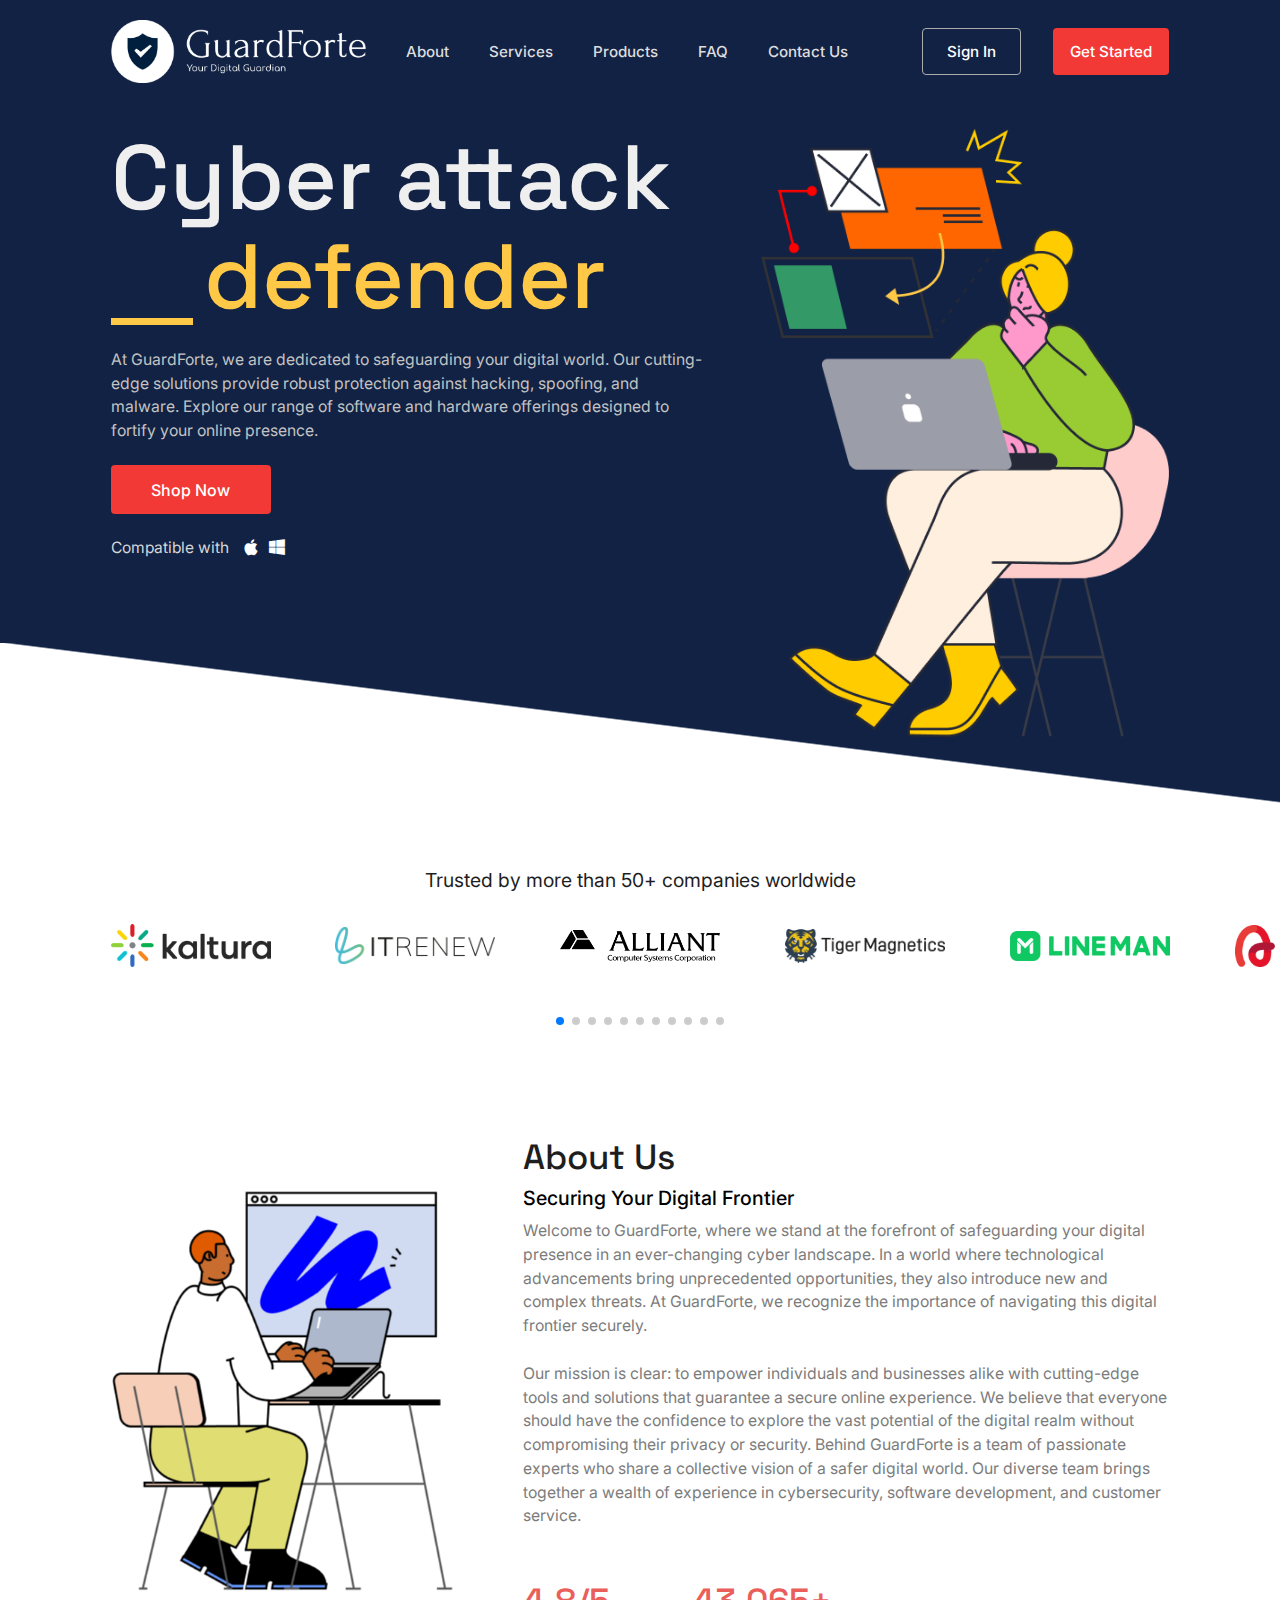
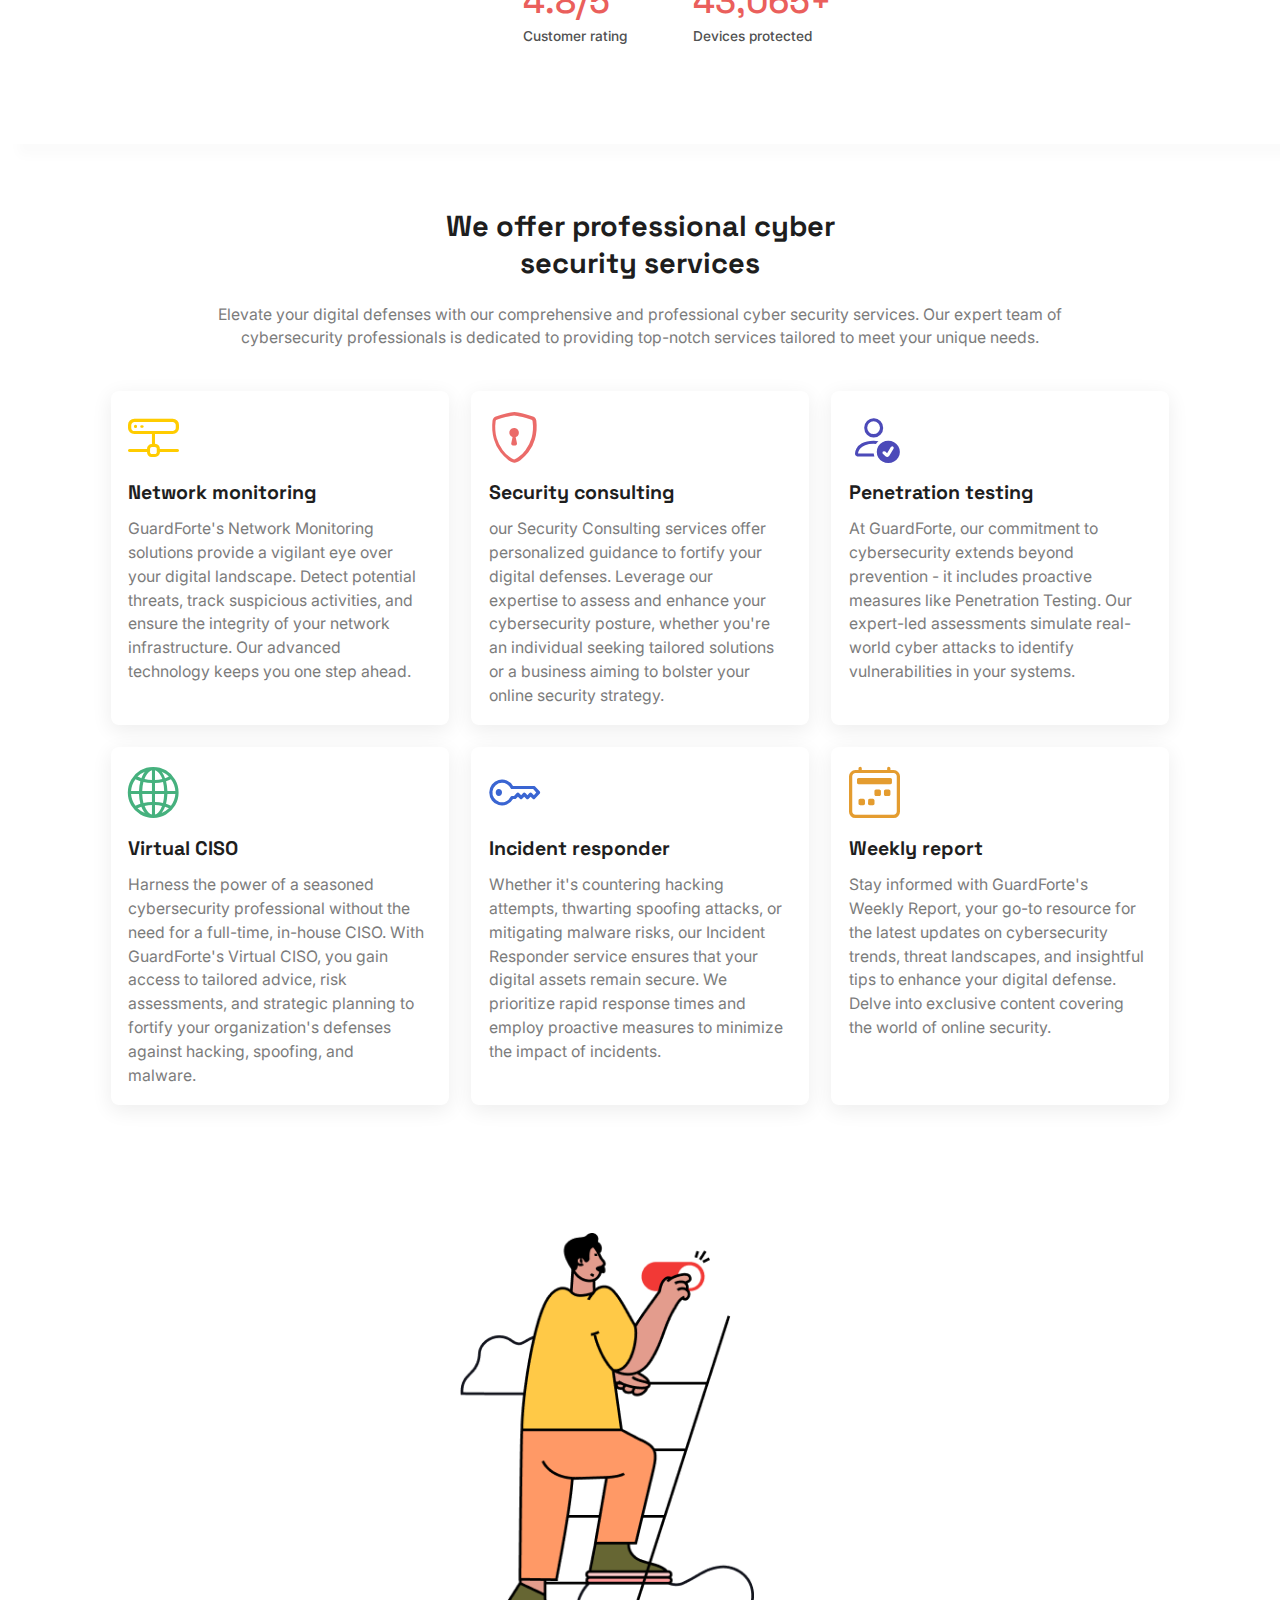
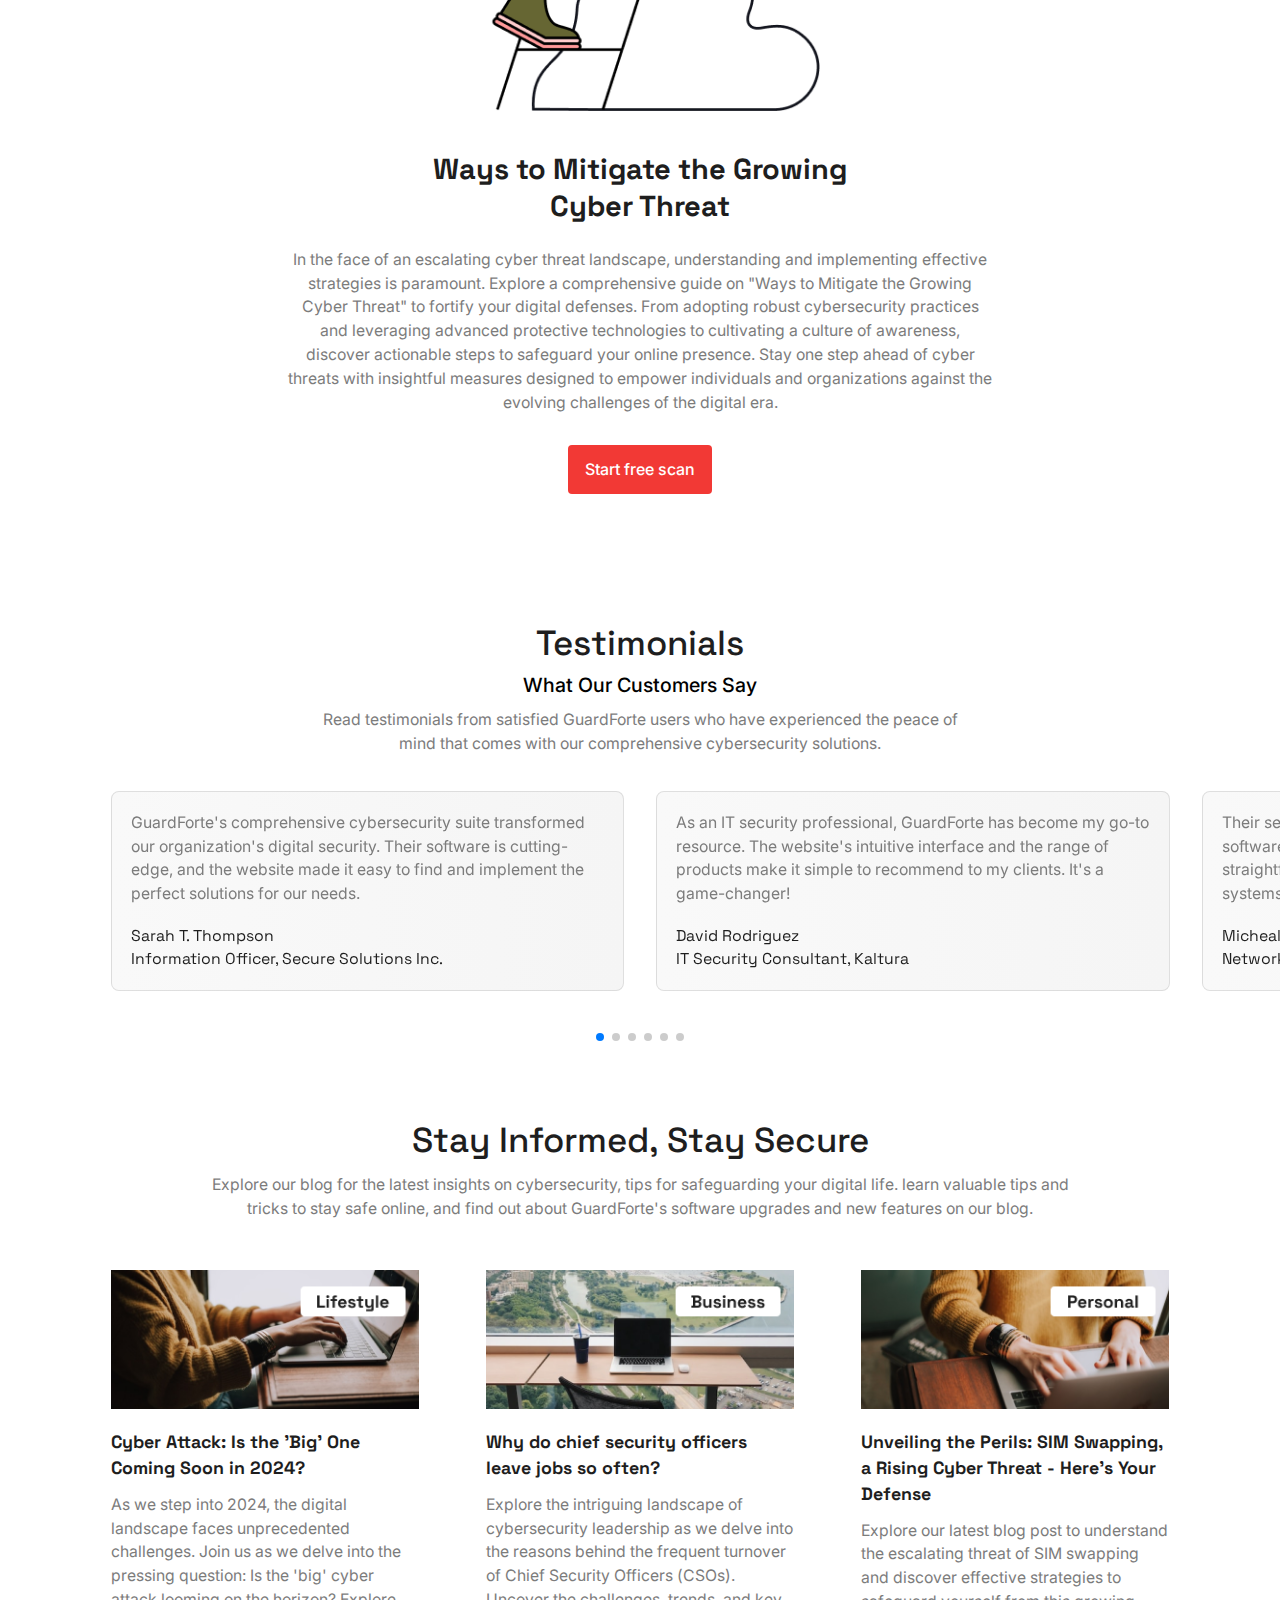
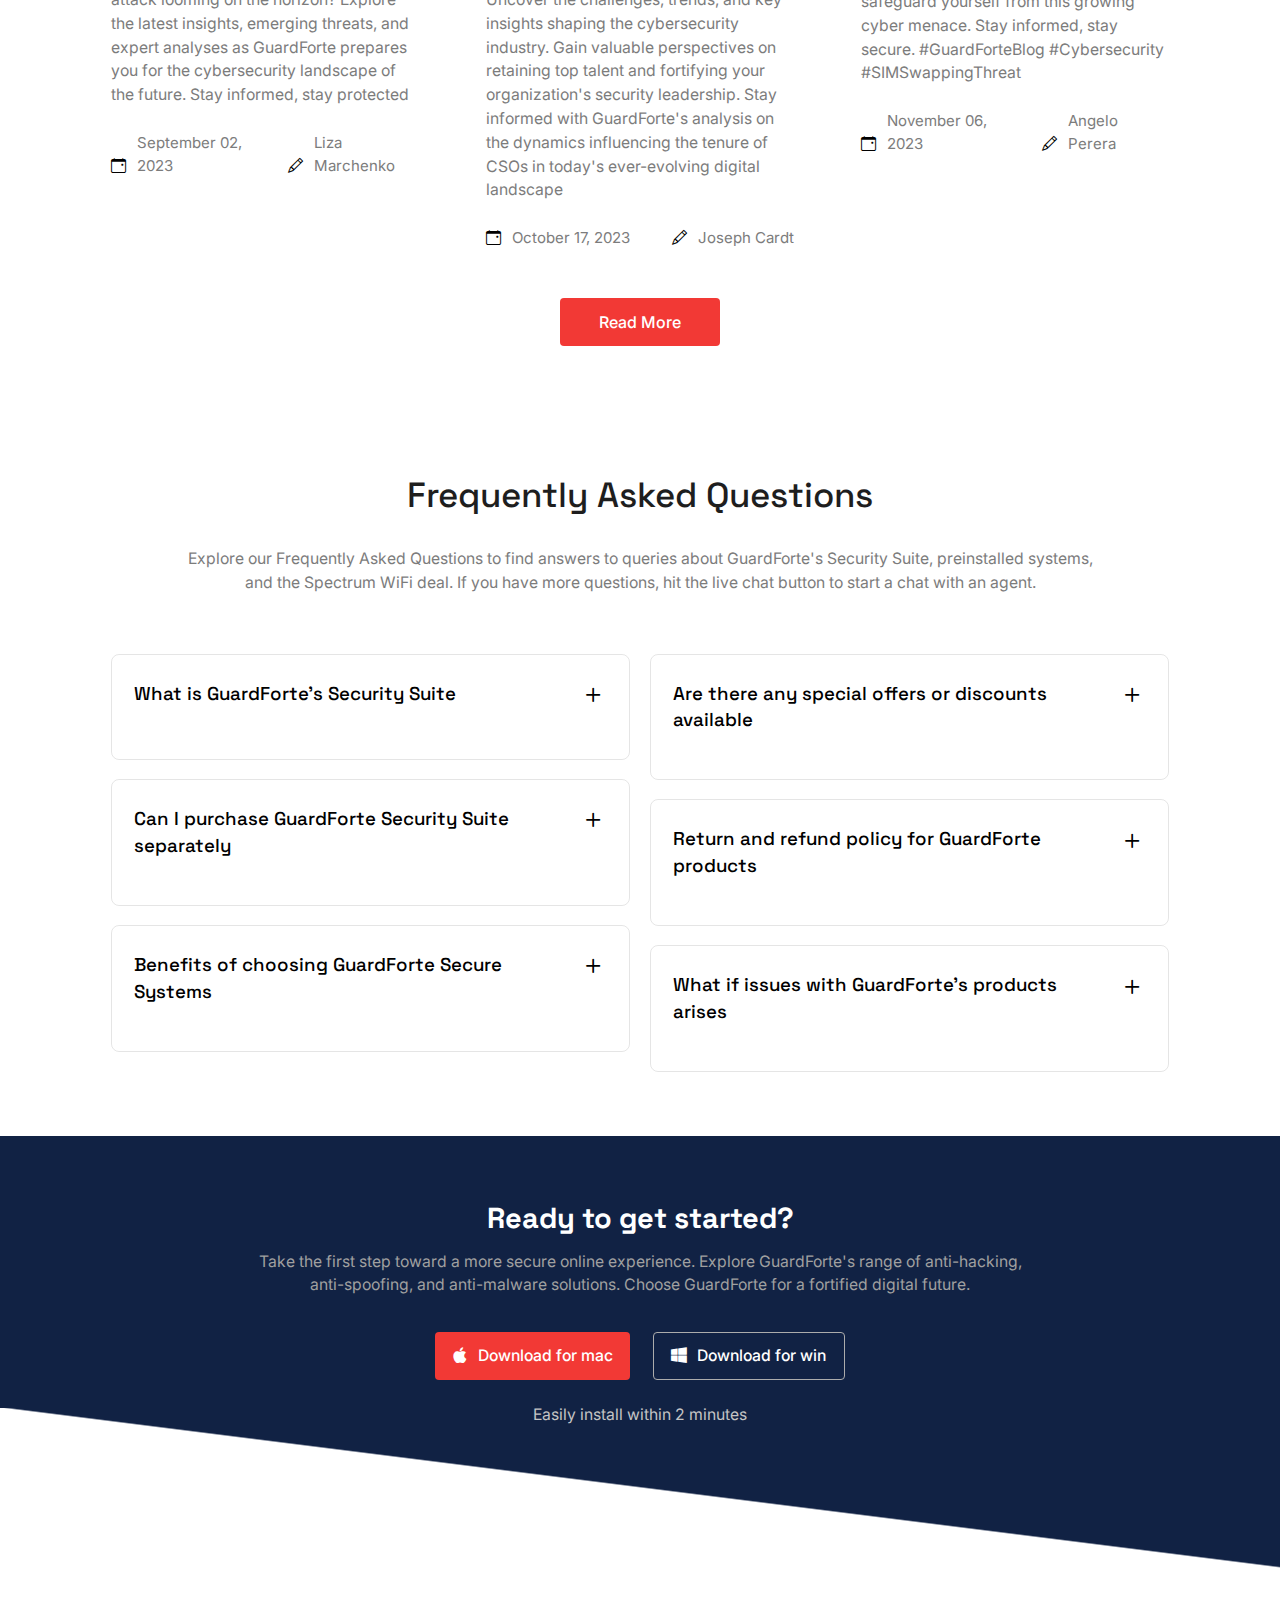
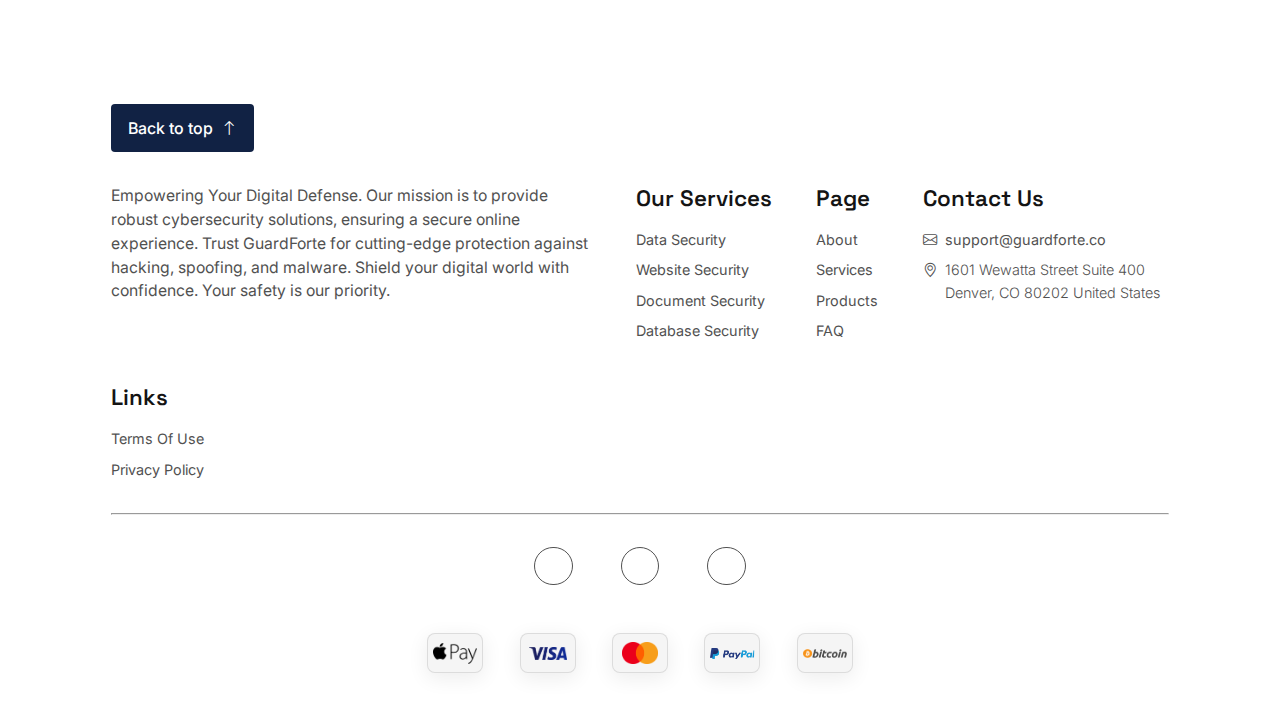
==== commit c3d1b1cc: "File update" ====
--- a/index.html
+++ b/index.html
@@ -713,9 +713,9 @@
                     <i class="bi bi-telephone"></i>
                     +1 (308) 434-0871
                 </a> -->
-                <a href="mailto:support.guardforte@protonmail.com" class="footer__item-link footer__item-email">
+                <a href="mailto:support@guardforte.co" class="footer__item-link footer__item-email">
                     <i class="bi bi-envelope"></i>
-                    support.guardforte@protonmail.com
+                    support@guardforte.co
                 </a>
                 <div class="footer__item-address">
                     <i class="bi bi-geo-alt"></i>
@@ -724,8 +724,8 @@
             </div>
             <div class="footer__item">
                 <p class="footer__item-title">Links</p>
-                <a href="" class="footer__item-link">Term Of Use</a>
-                <a href="" class="footer__item-link">Privacy Policy</a>
+                <a href="Terms-of-use.html" class="footer__item-link">Terms Of Use</a>
+                <a href="Privacy-policy.html" class="footer__item-link">Privacy Policy</a>
             </div>
         </div>
         <hr>
--- a/index.css
+++ b/index.css
@@ -3824,4 +3824,21 @@
     color: black;
     font-size: clamp(0.91rem, 0.9030rem + 0.0300vw, 0.93rem);
     padding: .7rem 1.3rem;
-} */+} */
+
+.privacy__policy-section,
+.terms__of-use-section {
+    padding: 4rem var(--general-padding-l-r);
+}
+
+.privacy__policy-section p,
+.privacy__policy-section ul {
+    color: #6e6e6e;
+    font-size: clamp(0.91rem, 0.9030rem + 0.0300vw, 0.93rem);
+}
+
+.terms__of-use-section p,
+.terms__of-use-section ul {
+    color: #6e6e6e;
+    font-size: clamp(0.91rem, 0.9030rem + 0.0300vw, 0.93rem);
+}